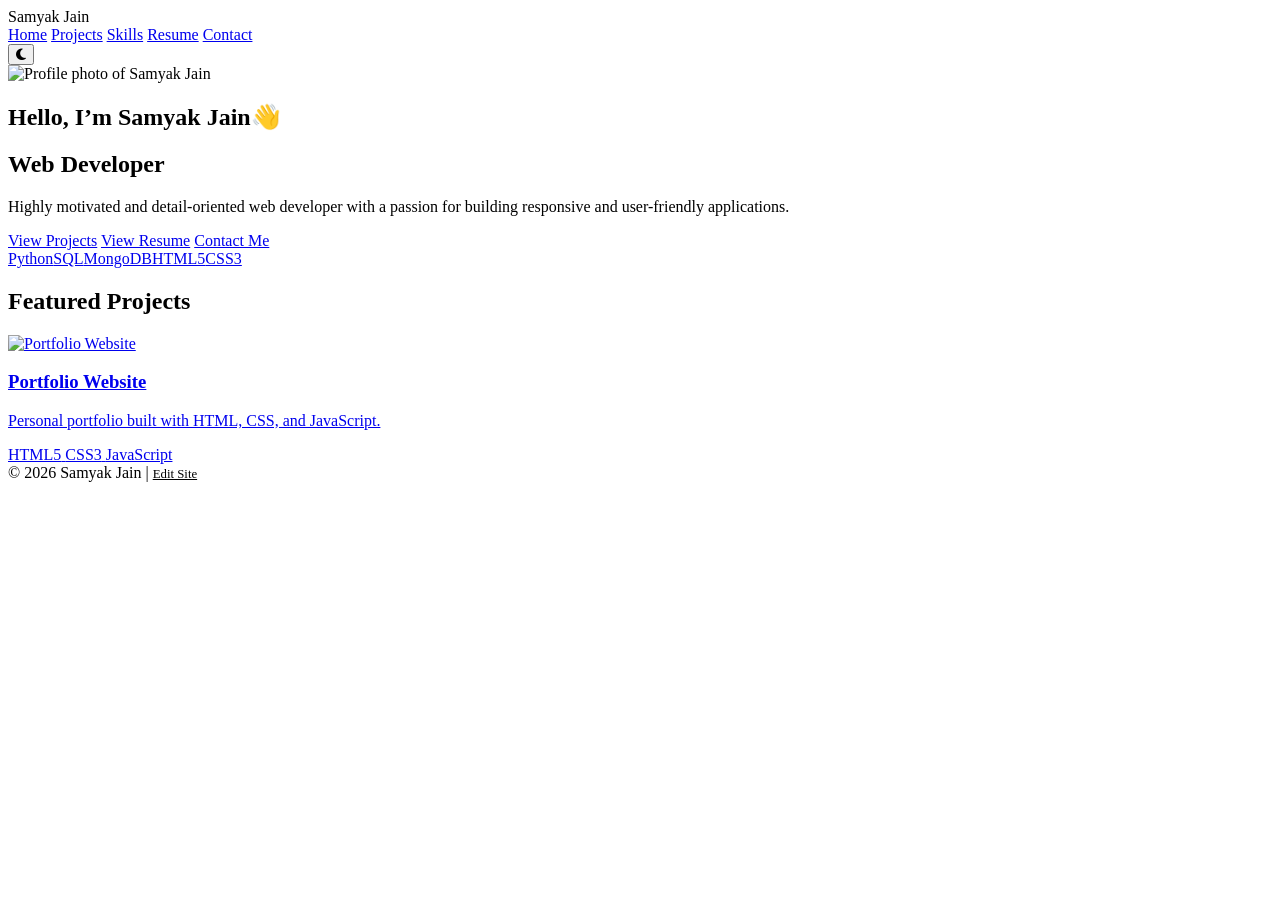
==== index.html @ f2ed6501 "Admin Added" ====
<!DOCTYPE html>
<html lang="en">
<head>
  <meta charset="UTF-8" />
  <title>Home • Samyak Jain</title>
  <meta name="viewport" content="width=device-width, initial-scale=1" />
  <meta name="description" content="Portfolio of Samyak Jain, Web Developer." />
  <link rel="icon" type="image/x-icon" href="assets/favicon.ico">
  <link rel="stylesheet" href="style.css" />
  <link rel="stylesheet" href="https://cdn.jsdelivr.net/gh/devicons/devicon@latest/devicon.min.css" />
  <link rel="stylesheet" href="https://cdnjs.cloudflare.com/ajax/libs/font-awesome/6.5.2/css/all.min.css" />
</head>
<body onload="initPageChrome(); loadHome();">
  <header class="header">
    <div class="logo">Samyak Jain</div>
    <nav>
      <a href="index.html">Home</a>
      <a href="projects.html">Projects</a>
      <a href="skills.html">Skills</a>
      <a href="resume.html">Resume</a>
      <a href="contact.html">Contact</a>
    </nav>
    <button id="theme-toggle" aria-label="Toggle theme" class="theme-btn">
      <i class="fas fa-moon" aria-hidden="true"></i>
    </button>
  </header>

  <main>
    <section class="hero-section">
      <div class="hero-grid">
        <div class="hero-left">
          <div class="avatar-wrap">
            <img src="https://placehold.co/600x600" alt="Profile photo of Samyak Jain" class="profile-pic-big" loading="eager" />
          </div>
        </div>
        <div class="hero-right">
          <h1>Hello, I’m Samyak Jain👋</h1>
          <h2 id="home-title" class="typewriter" aria-live="polite"></h2>
          <p id="home-summary" class="muted"></p>
          <div class="cta-buttons">
            <a href="projects.html" class="btn">View Projects</a>
            <a href="resume.html" class="btn outline">View Resume</a>
            <a href="contact.html" class="btn">Contact Me</a>
          </div>
          <div id="home-skills" class="skills-preview mt-3"></div>
        </div>
      </div>
    </section>

    <section class="projects-section">
      <h2 class="section-title">Featured Projects</h2>
      <div id="featured-projects" class="projects-grid"></div>
    </section>
  </main>

  <footer class="footer">© <span id="year"></span> Samyak Jain | <a href="admin.html" style="color: var(--muted); font-size: 0.8rem;">Edit Site</a></footer>
  <script src="script.js"></script>
</body>
</html>
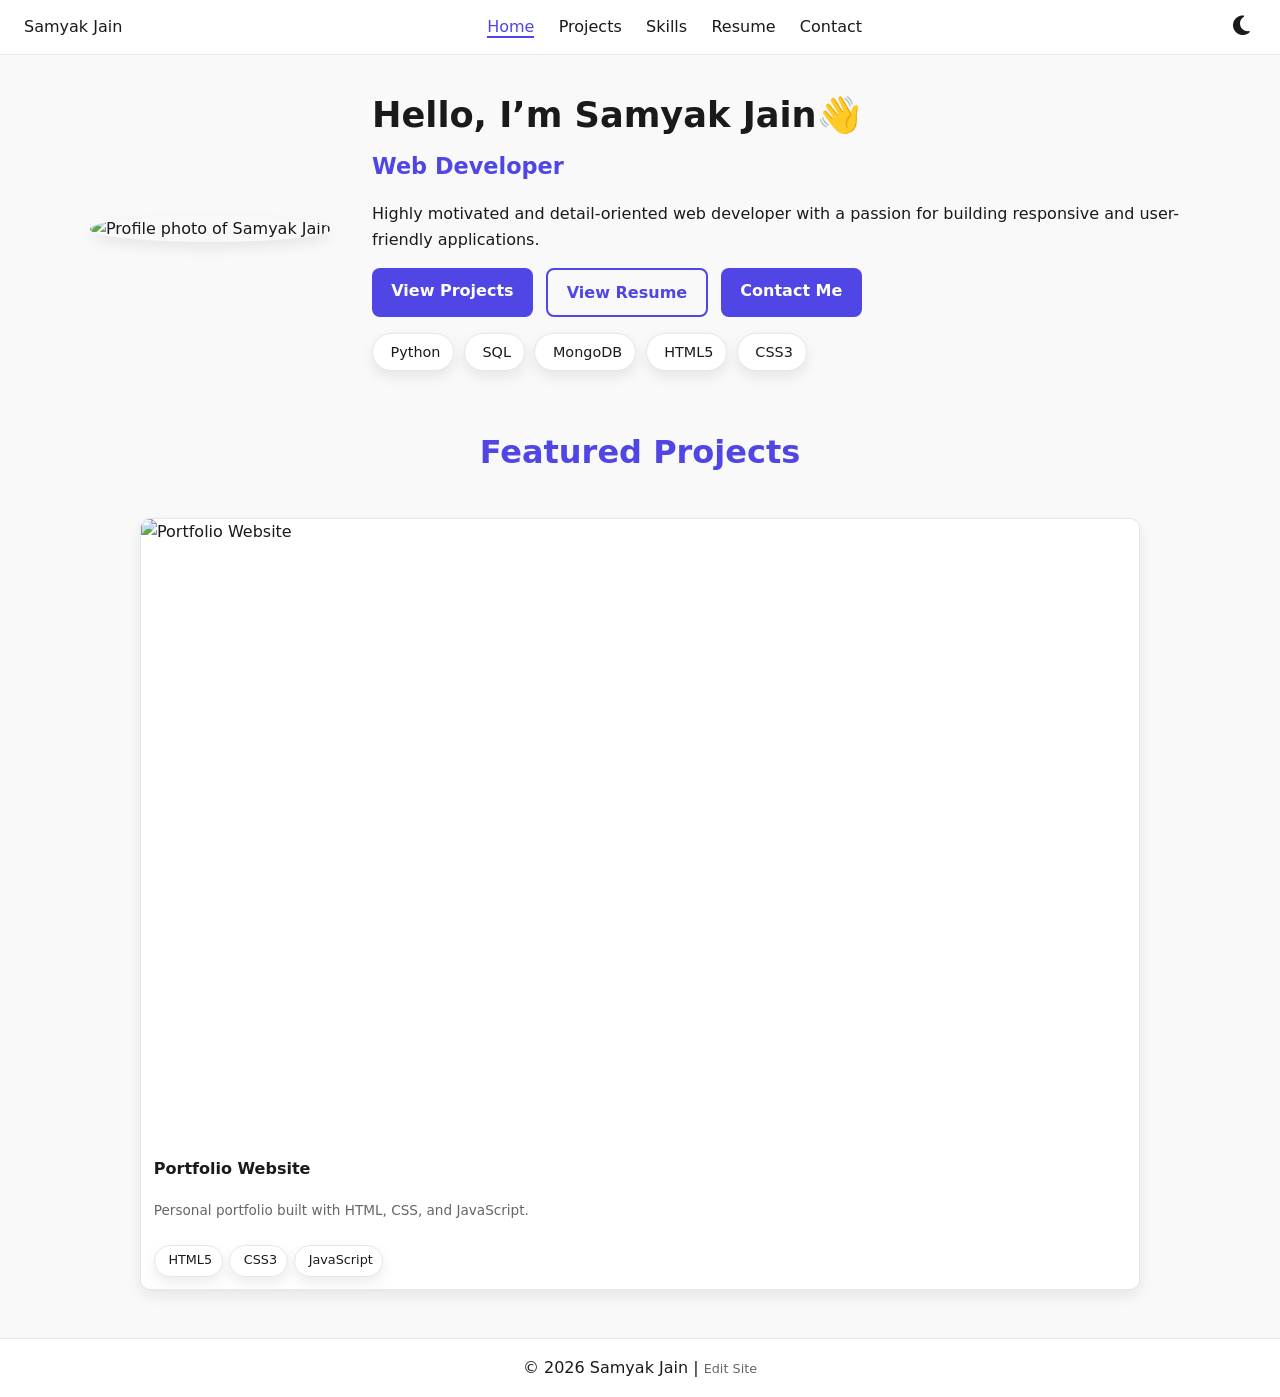
==== commit 4feca6fe: "Fix" ====
--- a/index.html
+++ b/index.html
@@ -10,7 +10,7 @@
   <link rel="stylesheet" href="https://cdn.jsdelivr.net/gh/devicons/devicon@latest/devicon.min.css" />
   <link rel="stylesheet" href="https://cdnjs.cloudflare.com/ajax/libs/font-awesome/6.5.2/css/all.min.css" />
 </head>
-<body onload="initPageChrome(); loadHome();">
+<body onload="loadHome();">
   <header class="header">
     <div class="logo">Samyak Jain</div>
     <nav>
@@ -34,7 +34,7 @@
           </div>
         </div>
         <div class="hero-right">
-          <h1>Hello, I’m Samyak Jain👋</h1>
+          <h1>Hello, I’m <span id="home-name">Samyak Jain</span>👋</h1>
           <h2 id="home-title" class="typewriter" aria-live="polite"></h2>
           <p id="home-summary" class="muted"></p>
           <div class="cta-buttons">
--- a/style.css
+++ b/style.css
@@ -0,0 +1,948 @@
+/* ===== Root Colors ===== */
+:root {
+  --bg: #f9f9f9;
+  --text: #1a1a1a;
+  --muted: #666;
+  --accent: #4f46e5;
+  --accent-hover: #4338ca;
+  --card: #fff;
+  --border: #e5e7eb;
+  --shadow: 0 6px 14px rgba(0,0,0,0.08);
+}
+
+body.dark {
+  --bg: #0f172a;
+  --text: #f9fafb;
+  --muted: #94a3b8;
+  --accent: #6366f1;
+  --accent-hover: #4f46e5;
+  --card: #1e293b;
+  --border: #334155;
+  --shadow: 0 8px 20px rgba(0,0,0,0.25);
+}
+
+/* ===== Base ===== */
+html {
+  scroll-behavior: smooth;
+}
+
+body {
+  margin: 0;
+  font-family: system-ui, sans-serif;
+  background: var(--bg) url('https://www.transparenttextures.com/patterns/cubes.png') repeat;
+  background-attachment: fixed;
+  color: var(--text);
+  line-height: 1.6;
+}
+
+/* ===== Reduced Motion Support ===== */
+@media (prefers-reduced-motion: reduce) {
+  *,
+  *::before,
+  *::after {
+    animation-duration: 0.01ms !important;
+    animation-iteration-count: 1 !important;
+    transition-duration: 0.01ms !important;
+    scroll-behavior: auto !important;
+  }
+}
+
+/* ===== Animations ===== */
+@keyframes fadeInUp {
+  from {
+    opacity: 0.5;
+    transform: translateY(30px);
+  }
+  to {
+    opacity: 1;
+    transform: translateY(0);
+  }
+}
+
+@keyframes fadeIn {
+  from { opacity: 0; }
+  to { opacity: 1; }
+}
+
+@keyframes slideInLeft {
+  from {
+    opacity: 0;
+    transform: translateX(-50px);
+  }
+  to {
+    opacity: 1;
+    transform: translateX(0);
+  }
+}
+
+@keyframes slideInRight {
+  from {
+    opacity: 0;
+    transform: translateX(50px);
+  }
+  to {
+    opacity: 1;
+    transform: translateX(0);
+  }
+}
+
+@keyframes scaleIn {
+  from {
+    opacity: 0;
+    transform: scale(0.9);
+  }
+  to {
+    opacity: 1;
+    transform: scale(1);
+  }
+}
+
+/* Fade-in animation classes */
+.fade-in {
+  animation: fadeIn 0.8s ease-out forwards;
+}
+
+.fade-in-up {
+  animation: fadeInUp 0.8s ease-out forwards;
+}
+
+.slide-in-left {
+  animation: slideInLeft 0.8s ease-out forwards;
+}
+
+.slide-in-right {
+  animation: slideInRight 0.8s ease-out forwards;
+}
+
+.scale-in {
+  animation: scaleIn 0.6s ease-out forwards;
+}
+
+/* Staggered animations */
+.stagger-1 { animation-delay: 0.1s; }
+.stagger-2 { animation-delay: 0.2s; }
+.stagger-3 { animation-delay: 0.3s; }
+.stagger-4 { animation-delay: 0.4s; }
+.stagger-5 { animation-delay: 0.5s; }
+
+/* Initial state for animated elements */
+.hero-left,
+.hero-right,
+.section-title,
+.card,
+.skill-card,
+.project-card,
+.resume-card,
+.contact-card {
+  opacity: 0;
+}
+
+/* Animation trigger on scroll */
+.animate-on-scroll {
+  opacity: 0;
+  transform: translateY(30px);
+  transition: opacity 0.6s ease-out, transform 0.6s ease-out;
+}
+
+.animate-on-scroll.visible {
+  opacity: 1;
+  transform: translateY(0);
+}
+
+h1, h2, h3, h4 { margin: 0 0 .5em; }
+
+/* ===== Skip to Content (Accessibility) ===== */
+.skip-link {
+  position: absolute;
+  top: -40px;
+  left: 0;
+  background: var(--accent);
+  color: #fff;
+  padding: 8px 16px;
+  z-index: 1000;
+  text-decoration: none;
+  font-weight: 600;
+  transition: top 0.3s ease;
+}
+.skip-link:focus {
+  top: 0;
+}
+
+a { color: var(--accent); text-decoration: none; }
+a:hover { color: var(--accent-hover); }
+
+/* ===== Focus Visible States (Accessibility) ===== */
+a:focus-visible,
+button:focus-visible,
+input:focus-visible,
+textarea:focus-visible,
+select:focus-visible {
+  outline: 2px solid var(--accent);
+  outline-offset: 2px;
+  box-shadow: 0 0 0 4px rgba(99, 102, 241, 0.2);
+}
+
+.btn:focus-visible {
+  outline: 2px solid var(--accent);
+  outline-offset: 2px;
+  box-shadow: 0 0 0 4px rgba(99, 102, 241, 0.3);
+}
+
+.tag:focus-visible,
+.filter-tag:focus-visible {
+  outline: 2px solid var(--accent);
+  outline-offset: 2px;
+}
+
+/* ===== Header ===== */
+.header {
+  display: flex;
+  justify-content: space-between;
+  align-items: center;
+  padding: .8rem 1.5rem;
+  border-bottom: 1px solid var(--border);
+  background: rgba(255, 255, 255, 0.9);
+  backdrop-filter: blur(10px);
+  -webkit-backdrop-filter: blur(10px);
+  position: sticky;
+  top: 0;
+  z-index: 100;
+}
+body.dark .header {
+  background: rgba(15, 23, 42, 0.9);
+}
+.header nav a {
+  margin: 0 .6rem;
+  text-decoration: none;
+  color: var(--text);
+  font-weight: 500;
+}
+.header nav a.active {
+  color: var(--accent);
+  border-bottom: 2px solid var(--accent);
+}
+.theme-btn {
+  background: none;
+  border: none;
+  cursor: pointer;
+  font-size: 1.4rem;
+  color: var(--text);
+}
+
+/* ===== Footer ===== */
+.footer {
+  padding: 1rem;
+  text-align: center;
+  border-top: 1px solid var(--border);
+  margin-top: 2rem;
+  background: var(--card);
+}
+
+/* ===== Sections ===== */
+.section-title {
+  font-size: 2rem;
+  margin: 1.5rem 0;
+  text-align: center;
+  color: var(--accent);
+}
+
+/* ===== Hero (Home) ===== */
+.hero-grid {
+  display: grid;
+  grid-template-columns: 250px 1fr;
+  gap: 2rem;
+  align-items: center;
+  max-width: 1100px;
+  margin: auto;
+  padding: 2rem;
+}
+.profile-pic-big {
+  width: 100%;
+  border-radius: 50%;
+  box-shadow: var(--shadow);
+}
+.hero-right h1 { font-size: 2.2rem; margin-bottom: .4rem; }
+.hero-right h2 { font-size: 1.4rem; color: var(--accent); margin: .3rem 0 1rem; }
+.cta-buttons {
+  margin-top: 1rem;
+  display: flex;
+  flex-wrap: wrap;
+  gap: .8rem;
+}
+.btn {
+  background: var(--accent);
+  color: #fff;
+  padding: .6rem 1.2rem;
+  border-radius: .5rem;
+  border: none;
+  font-weight: 600;
+  cursor: pointer;
+  text-decoration: none;
+  transition: all .3s ease;
+  position: relative;
+  overflow: hidden;
+}
+.btn::before {
+  content: '';
+  position: absolute;
+  top: 0;
+  left: -100%;
+  width: 100%;
+  height: 100%;
+  background: linear-gradient(90deg, transparent, rgba(255,255,255,0.2), transparent);
+  transition: left .5s ease;
+}
+.btn:hover { 
+  background: var(--accent-hover);
+  transform: translateY(-2px);
+  box-shadow: 0 8px 20px rgba(79, 70, 229, 0.3);
+}
+.btn:hover::before {
+  left: 100%;
+}
+.btn.outline {
+  background: none;
+  color: var(--accent);
+  border: 2px solid var(--accent);
+}
+.btn.small { padding: .3rem .7rem; font-size: .85rem; }
+
+/* ===== Home Skill Tags ===== */
+#home-skills {
+  margin-top: 1rem;
+  display: flex;
+  flex-wrap: wrap;
+  gap: .6rem;
+}
+.tag {
+  display: inline-flex;
+  align-items: center;
+  gap: .3rem;
+  background: var(--card);
+  border: 1px solid var(--border);
+  border-radius: 999px;
+  padding: .4rem .8rem;
+  font-size: 0.9rem;
+  color: var(--text);
+  box-shadow: var(--shadow);
+  transition: background .2s, transform .2s;
+}
+.tag:hover {
+  background: var(--accent);
+  color: #fff;
+  transform: translateY(-2px);
+}
+.tag i { font-size: 1.2rem; }
+
+/* ===== Project Filter Bar ===== */
+.filter-bar {
+  display: flex;
+  flex-wrap: wrap;
+  justify-content: center;
+  align-items: center;
+  gap: .6rem;
+  margin: 1rem auto 1.5rem;
+  max-width: 800px;
+}
+#search-input {
+  flex: 1;
+  min-width: 200px;
+  max-width: 300px;
+  padding: .6rem 1rem;
+  border: 1px solid var(--border);
+  border-radius: 999px;
+  font-size: 1rem;
+  background: var(--card);
+  color: var(--text);
+  box-shadow: var(--shadow);
+}
+#search-input:focus {
+  outline: none;
+  border-color: var(--accent);
+  box-shadow: 0 0 0 3px rgba(99,102,241,0.3);
+}
+#tech-filters {
+  display: flex;
+  flex-wrap: wrap;
+  gap: .6rem;
+  justify-content: center;
+}
+.filter-tag {
+  background: var(--card);
+  border: 1px solid var(--border);
+  border-radius: 999px;
+  padding: .5rem 1rem;
+  cursor: pointer;
+  font-size: 0.9rem;
+  transition: all .2s ease;
+  box-shadow: var(--shadow);
+}
+.filter-tag:hover {
+  background: var(--accent);
+  color: #fff;
+  transform: translateY(-2px);
+}
+.filter-tag.active {
+  background: var(--accent);
+  color: #fff;
+  border-color: var(--accent);
+}
+#clear-filters {
+  background: var(--muted);
+  color: #fff;
+  border: none;
+  border-radius: 999px;
+  padding: .5rem 1rem;
+  font-size: .9rem;
+  cursor: pointer;
+  transition: background .2s, transform .2s;
+}
+#clear-filters:hover {
+  background: var(--accent);
+  transform: translateY(-2px);
+}
+
+/* ===== Projects (Cards) ===== */
+.projects-grid {
+  display: grid;
+  grid-template-columns: repeat(auto-fit, minmax(260px, 1fr));
+  gap: 1rem;
+  padding: 1rem;
+  max-width: 1000px;
+  margin: auto;
+}
+.project-card {
+  text-decoration: none;
+  color: inherit;
+}
+.card {
+  background: var(--card);
+  border: 1px solid var(--border);
+  border-radius: 10px;
+  box-shadow: var(--shadow);
+  display: flex;
+  flex-direction: column;
+  overflow: hidden;
+  transition: transform .3s ease, box-shadow .3s ease, border-color .3s ease;
+}
+.card:hover {
+  transform: translateY(-8px) scale(1.02);
+  box-shadow: 0 20px 40px rgba(0,0,0,0.15);
+  border-color: var(--accent);
+}
+.card .thumb {
+  width: 100%;
+  aspect-ratio: 16/10;
+  object-fit: cover;
+}
+.card .body {
+  padding: .8rem;
+  display: flex;
+  flex-direction: column;
+  flex: 1;
+}
+.card h3 { margin-bottom: .3rem; font-size: 1rem; }
+.card p { flex-grow: 1; font-size: .85rem; color: var(--muted); }
+
+/* Project Card Tech Tags */
+.tech-tags {
+  display: flex;
+  flex-wrap: wrap;
+  gap: .4rem;
+  margin-top: .6rem;
+}
+.mini-tag {
+  display: inline-flex;
+  align-items: center;
+  gap: .25rem;
+  padding: .3rem .6rem;
+  font-size: 0.8rem;
+  border-radius: 999px;
+  background: var(--card);
+  border: 1px solid var(--border);
+  color: var(--text);
+  box-shadow: var(--shadow);
+}
+.mini-tag i { font-size: 1rem; }
+
+/* ===== Project Detail Card ===== */
+.project-detail-card {
+  max-width: 700px;
+  margin: 2rem auto;
+}
+.project-detail-card .thumb {
+  width: 100%;
+  border-radius: 10px;
+  margin-bottom: 1rem;
+}
+.project-detail-card h2 { margin-bottom: .5rem; }
+.project-section { margin-top: 1rem; }
+.project-section h3 { color: var(--accent); margin-bottom: .3rem; }
+
+/* ===== Resume Page ===== */
+#resume-page {
+  max-width: 800px;
+  margin: 2rem auto;
+  padding: 2rem;
+  background: var(--card);
+  border-radius: 10px;
+  box-shadow: var(--shadow);
+}
+.resume-header { text-align: center; margin-bottom: 1.5rem; }
+.resume-header h1 { font-size: 2rem; margin-bottom: .2rem; color: var(--accent); }
+.resume-header h2 { font-size: 1.2rem; margin-bottom: .5rem; font-weight: 500; color: var(--muted); }
+.resume-contact {
+  display: flex;
+  justify-content: center;
+  gap: 1rem;
+  flex-wrap: wrap;
+  font-size: 0.95rem;
+  color: var(--text);
+}
+.resume-section {
+  margin-top: 1.5rem;
+}
+.resume-section h3 {
+  font-size: 1.3rem;
+  color: var(--accent);
+  margin-bottom: .8rem;
+  border-bottom: 1px solid var(--border);
+  padding-bottom: .3rem;
+}
+.resume-item { margin-bottom: 1.2rem; }
+.resume-item h4 { margin: 0; font-size: 1.1rem; }
+.resume-item .company { font-weight: bold; color: var(--muted); }
+.resume-item .dates { font-size: 0.9rem; color: var(--muted); }
+.resume-item ul {
+  margin: .5rem 0 .5rem 1.2rem;
+  padding: 0;
+  list-style: disc;
+}
+.resume-projects { margin-top: .5rem; }
+.resume-projects strong { display: block; margin-bottom: .3rem; }
+.resume-skills {
+  display: flex;
+  flex-wrap: wrap;
+  gap: .4rem;
+}
+.resume-skill {
+  padding: .3rem .6rem;
+  border-radius: 999px;
+  border: 1px solid var(--border);
+  font-size: .85rem;
+  background: var(--card);
+  box-shadow: var(--shadow);
+}
+
+/* ===== Skills Page ===== */
+#skills-list {
+  display: grid;
+  grid-template-columns: repeat(auto-fit, minmax(200px, 1fr));
+  gap: 1.2rem;
+  max-width: 900px;
+  margin: 2rem auto;
+}
+.skill-card {
+  background: var(--card);
+  padding: 1rem;
+  border-radius: 10px;
+  text-align: center;
+  box-shadow: var(--shadow);
+  transition: transform .3s ease, box-shadow .3s ease, border-color .3s ease;
+  border: 1px solid transparent;
+}
+.skill-card:hover { 
+  transform: translateY(-6px) scale(1.03);
+  box-shadow: 0 15px 30px rgba(0,0,0,0.12);
+  border-color: var(--accent);
+}
+.skill-icon { font-size: 2.5rem; margin-bottom: .6rem; }
+.progress {
+  background: var(--border);
+  height: 6px;
+  border-radius: 4px;
+  overflow: hidden;
+  margin-top: .4rem;
+}
+.progress-bar {
+  background: var(--accent);
+  height: 100%;
+  width: 0;
+  transition: width 1s ease-in-out;
+}
+
+/* ===== Contact Page ===== */
+.contact-grid {
+  display: grid;
+  grid-template-columns: repeat(auto-fit, minmax(320px, 1fr));
+  gap: 1.2rem;
+  margin-top: 1rem;
+  align-items: stretch;   
+}
+.contact-card, .contact-info {
+  background: var(--card);
+  border-radius: 15px;
+  box-shadow: var(--shadow);
+  padding: 2rem;
+  transition: transform .3s ease, box-shadow .3s ease;
+  border: 1px solid var(--border);
+}
+.contact-card:hover, .contact-info:hover {
+  transform: translateY(-5px);
+  box-shadow: 0 15px 35px rgba(0,0,0,0.12);
+}
+.contact-card h3, .contact-info h3 {
+  margin-bottom: 1.5rem;
+  font-size: 1.3rem;
+  color: var(--accent);
+}
+.contact-card .form-group {
+  margin-bottom: 1.2rem;
+}
+.contact-card label {
+  display: block;
+  margin-bottom: 0.5rem;
+  font-weight: 600;
+  color: var(--text);
+  font-size: 0.95rem;
+}
+.contact-card input,
+.contact-card textarea {
+  width: 100%;
+  padding: .9rem 1rem;
+  border: 2px solid var(--border);
+  border-radius: .6rem;
+  font-size: 1rem;
+  background: var(--card);
+  color: var(--text);
+  transition: border-color .3s ease, box-shadow .3s ease;
+  box-sizing: border-box;
+}
+.contact-card input:focus,
+.contact-card textarea:focus {
+  outline: none;
+  border-color: var(--accent);
+  box-shadow: 0 0 0 4px rgba(99, 102, 241, 0.15);
+}
+.contact-card textarea { 
+  min-height: 140px; 
+  resize: vertical;
+  font-family: inherit;
+}
+.form-buttons { margin-top: .8rem; display: flex; gap: .6rem; }
+.contact-info p { margin: .5rem 0; }
+.contact-info .contact-info-item {
+  display: flex;
+  align-items: center;
+  gap: .8rem;
+  margin-bottom: .8rem;
+  padding: .6rem;
+  background: rgba(99, 102, 241, 0.05);
+  border-radius: 8px;
+  border: 1px solid var(--border);
+  transition: all .2s ease;
+}
+.contact-info .contact-info-item:hover {
+  background: rgba(99, 102, 241, 0.1);
+  border-color: var(--accent);
+}
+.contact-info .contact-info-item i {
+  font-size: 1.2rem;
+  color: var(--accent);
+  width: 24px;
+  text-align: center;
+}
+.contact-info .contact-info-item span {
+  flex: 1;
+  font-weight: 500;
+}
+.contact-info .social-links {
+  display: flex;
+  flex-direction: column;
+  gap: .6rem;
+  margin-top: .8rem;
+}
+.contact-info .social-links a {
+  text-decoration: none;
+  color: var(--text);
+  display: flex;
+  align-items: center;
+  gap: .3rem;
+}
+
+/* Contact page buttons */
+.social-btn {
+  display: inline-flex;
+  align-items: center;
+  gap: 0.4rem;
+  padding: 0.4rem 0.9rem;
+  border-radius: 999px;
+  border: 1px solid var(--border);
+  background: var(--card);
+  box-shadow: var(--shadow);
+  font-size: 0.9rem;
+  transition: background 0.2s ease, transform 0.2s ease, box-shadow 0.2s ease;
+}
+.social-btn:hover {
+  background: var(--accent);
+  color: #fff;
+  transform: translateY(-2px);
+  box-shadow: 0 10px 18px rgba(0,0,0,0.12);
+}
+
+.copy-btn {
+  border: none;
+  background: transparent;
+  cursor: pointer;
+  margin-left: 0.4rem;
+  padding: 0.2rem 0.4rem;
+  border-radius: 4px;
+  color: var(--accent);
+  transition: background 0.2s ease, color 0.2s ease;
+}
+.copy-btn:hover {
+  background: rgba(99,102,241,0.1);
+  color: var(--accent-hover);
+}
+.copy-btn.copied {
+  background: rgba(22,163,74,0.12);
+  color: #16a34a;
+}
+
+/* ===== Mobile Navigation ===== */
+.mobile-nav-toggle {
+  display: none;
+  background: none;
+  border: none;
+  font-size: 1.5rem;
+  cursor: pointer;
+  color: var(--text);
+  padding: 0.5rem;
+}
+
+/* ===== Responsive ===== */
+/* Tablet (768px - 1024px) */
+@media (max-width: 1024px) {
+  .hero-grid {
+    grid-template-columns: 200px 1fr;
+    gap: 1.5rem;
+  }
+  
+  .projects-grid {
+    grid-template-columns: repeat(auto-fit, minmax(240px, 1fr));
+  }
+  
+  .contact-grid {
+    grid-template-columns: 1fr;
+  }
+}
+
+/* Mobile Landscape (768px and below) */
+@media (max-width: 768px) {
+  .header {
+    padding: 0.6rem 1rem;
+  }
+  
+  .mobile-nav-toggle {
+    display: block;
+  }
+  
+  .header nav {
+    display: none;
+    position: absolute;
+    top: 100%;
+    left: 0;
+    right: 0;
+    background: var(--card);
+    border-bottom: 1px solid var(--border);
+    padding: 1rem;
+    flex-direction: column;
+    gap: 0.5rem;
+  }
+  
+  .header nav.active {
+    display: flex;
+  }
+  
+  .header nav a {
+    margin: 0;
+    padding: 0.5rem;
+    border-radius: 4px;
+  }
+  
+  .hero-grid {
+    grid-template-columns: 1fr;
+    text-align: center;
+    padding: 1rem;
+  }
+  
+  .hero-left {
+    order: -1;
+  }
+  
+  .profile-pic-big {
+    max-width: 200px;
+    margin: 0 auto;
+  }
+  
+  .hero-right h1 {
+    font-size: 1.8rem;
+  }
+  
+  .hero-right h2 {
+    font-size: 1.2rem;
+  }
+  
+  .cta-buttons {
+    justify-content: center;
+  }
+  
+  .section-title {
+    font-size: 1.6rem;
+  }
+  
+  .projects-grid {
+    grid-template-columns: 1fr;
+    padding: 0.5rem;
+  }
+  
+  .filter-bar {
+    flex-direction: column;
+    gap: 0.8rem;
+  }
+  
+  #search-input {
+    max-width: 100%;
+    min-width: unset;
+  }
+  
+  .resume-contact {
+    flex-direction: column;
+    gap: 0.3rem;
+    text-align: center;
+  }
+  
+  #resume-page {
+    padding: 1rem;
+    margin: 1rem;
+  }
+  
+  .contact-grid {
+    grid-template-columns: 1fr;
+    gap: 1rem;
+  }
+  
+  .contact-card,
+  .contact-info {
+    padding: 1.5rem;
+  }
+  
+  #skills-list {
+    grid-template-columns: repeat(auto-fit, minmax(150px, 1fr));
+    gap: 1rem;
+    padding: 0 1rem;
+  }
+}
+
+/* Mobile Portrait (480px and below) */
+@media (max-width: 480px) {
+  .header {
+    padding: 0.5rem 0.8rem;
+  }
+  
+  .logo {
+    font-size: 1.1rem;
+  }
+  
+  .hero-right h1 {
+    font-size: 1.5rem;
+  }
+  
+  .hero-right h2 {
+    font-size: 1rem;
+  }
+  
+  .btn {
+    padding: 0.5rem 1rem;
+    font-size: 0.9rem;
+  }
+  
+  .card {
+    border-radius: 8px;
+  }
+  
+  .card .body {
+    padding: 0.6rem;
+  }
+  
+  .card h3 {
+    font-size: 0.95rem;
+  }
+  
+  .card p {
+    font-size: 0.8rem;
+  }
+  
+  .section-title {
+    font-size: 1.4rem;
+    margin: 1rem 0;
+  }
+  
+  .contact-card h3,
+  .contact-info h3 {
+    font-size: 1.1rem;
+  }
+  
+  .contact-card input,
+  .contact-card textarea {
+    padding: 0.7rem 0.8rem;
+    font-size: 0.95rem;
+  }
+  
+  .skill-card {
+    padding: 0.8rem;
+  }
+  
+  .skill-icon {
+    font-size: 2rem;
+  }
+  
+  .skill-card h3 {
+    font-size: 0.9rem;
+  }
+  
+  #skills-list {
+    grid-template-columns: 1fr 1fr;
+    gap: 0.8rem;
+  }
+  
+  .footer {
+    padding: 0.8rem;
+    font-size: 0.85rem;
+  }
+}
+
+/* Very Small Screens (360px and below) */
+@media (max-width: 360px) {
+  .hero-grid {
+    padding: 0.5rem;
+  }
+  
+  .profile-pic-big {
+    max-width: 150px;
+  }
+  
+  .cta-buttons {
+    flex-direction: column;
+    align-items: center;
+  }
+  
+  .cta-buttons .btn {
+    width: 100%;
+    max-width: 200px;
+  }
+  
+  #skills-list {
+    grid-template-columns: 1fr;
+  }
+}
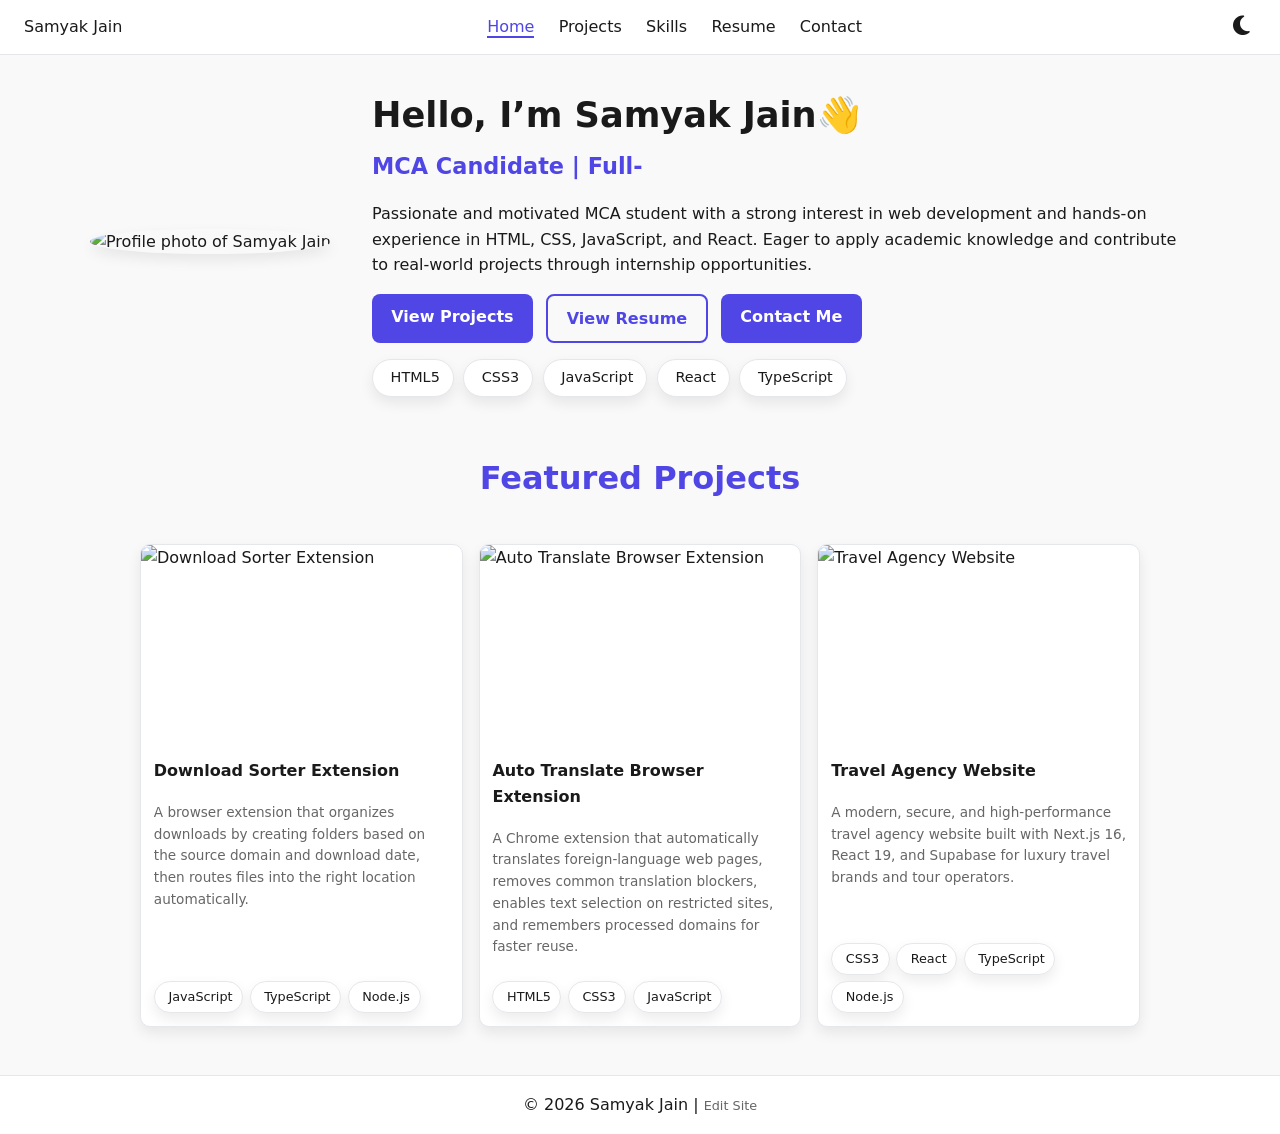
==== commit 498e4ba2: "Updated" ====
--- a/index.html
+++ b/index.html
@@ -4,7 +4,7 @@
   <meta charset="UTF-8" />
   <title>Home • Samyak Jain</title>
   <meta name="viewport" content="width=device-width, initial-scale=1" />
-  <meta name="description" content="Portfolio of Samyak Jain, Web Developer." />
+  <meta name="description" content="Portfolio of Samyak Jain, MCA Candidate and Full-Stack Developer specializing in MERN, Next.js, browser extensions, and automation." />
   <link rel="icon" type="image/x-icon" href="assets/favicon.ico">
   <link rel="stylesheet" href="style.css" />
   <link rel="stylesheet" href="https://cdn.jsdelivr.net/gh/devicons/devicon@latest/devicon.min.css" />
--- a/style.css
+++ b/style.css
@@ -488,50 +488,34 @@
   border-radius: 10px;
   box-shadow: var(--shadow);
 }
-.resume-header { text-align: center; margin-bottom: 1.5rem; }
-.resume-header h1 { font-size: 2rem; margin-bottom: .2rem; color: var(--accent); }
-.resume-header h2 { font-size: 1.2rem; margin-bottom: .5rem; font-weight: 500; color: var(--muted); }
-.resume-contact {
-  display: flex;
-  justify-content: center;
-  gap: 1rem;
-  flex-wrap: wrap;
-  font-size: 0.95rem;
-  color: var(--text);
-}
-.resume-section {
-  margin-top: 1.5rem;
-}
-.resume-section h3 {
-  font-size: 1.3rem;
+
+.resume-section-title {
+  font-size: 1.5rem;
   color: var(--accent);
-  margin-bottom: .8rem;
-  border-bottom: 1px solid var(--border);
-  padding-bottom: .3rem;
-}
-.resume-item { margin-bottom: 1.2rem; }
-.resume-item h4 { margin: 0; font-size: 1.1rem; }
-.resume-item .company { font-weight: bold; color: var(--muted); }
-.resume-item .dates { font-size: 0.9rem; color: var(--muted); }
-.resume-item ul {
-  margin: .5rem 0 .5rem 1.2rem;
-  padding: 0;
-  list-style: disc;
-}
-.resume-projects { margin-top: .5rem; }
-.resume-projects strong { display: block; margin-bottom: .3rem; }
-.resume-skills {
-  display: flex;
-  flex-wrap: wrap;
-  gap: .4rem;
-}
-.resume-skill {
-  padding: .3rem .6rem;
-  border-radius: 999px;
-  border: 1px solid var(--border);
-  font-size: .85rem;
-  background: var(--card);
-  box-shadow: var(--shadow);
+  margin: 1.5rem 0 1rem;
+  padding-bottom: 0.5rem;
+  border-bottom: 2px solid var(--border);
+}
+
+.resume-card h4 {
+  font-size: 1.1rem;
+  margin-bottom: 0.3rem;
+}
+
+.resume-card .company {
+  font-weight: 600;
+  color: var(--muted);
+}
+
+.resume-card .dates {
+  font-size: 0.9rem;
+  color: var(--muted);
+  margin-bottom: 0.5rem;
+}
+
+.resume-card p {
+  color: var(--text);
+  line-height: 1.6;
 }
 
 /* ===== Skills Page ===== */
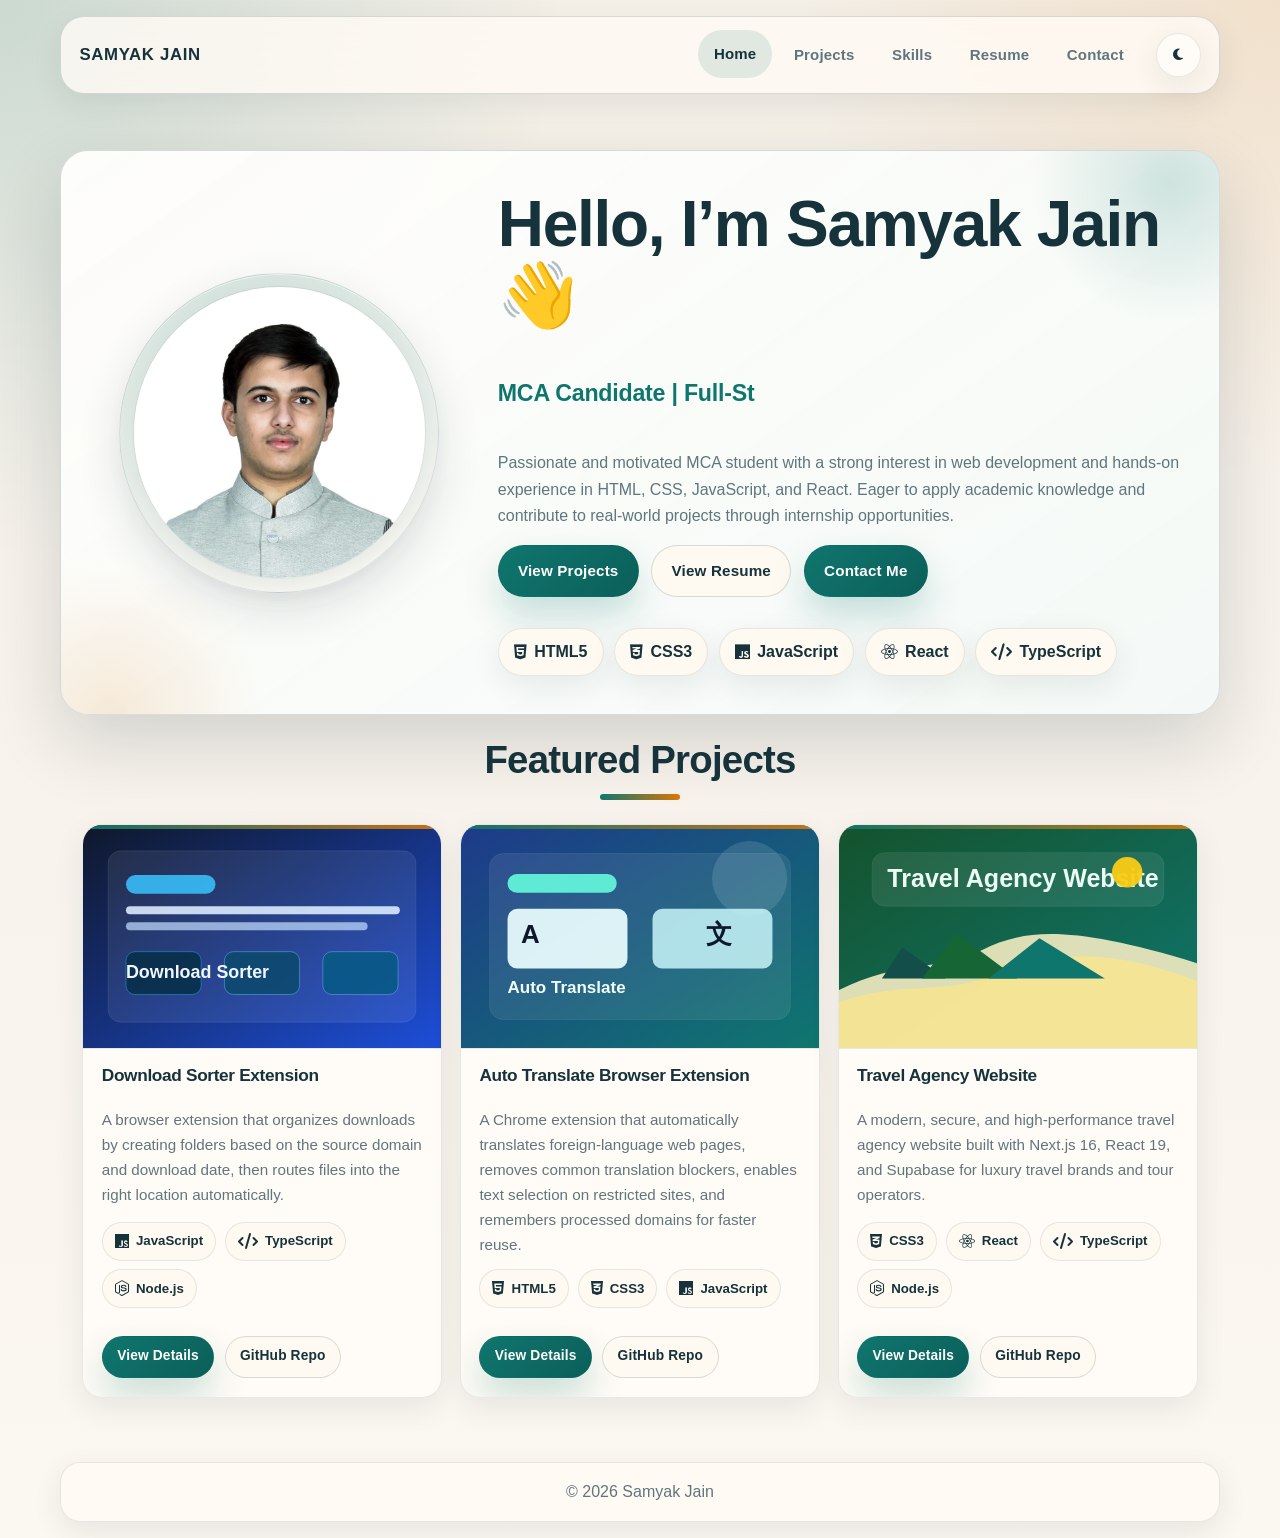
==== commit e5742575: "Working" ====
--- a/index.html
+++ b/index.html
@@ -7,7 +7,6 @@
   <meta name="description" content="Portfolio of Samyak Jain, MCA Candidate and Full-Stack Developer specializing in MERN, Next.js, browser extensions, and automation." />
   <link rel="icon" type="image/x-icon" href="assets/favicon.ico">
   <link rel="stylesheet" href="style.css" />
-  <link rel="stylesheet" href="https://cdn.jsdelivr.net/gh/devicons/devicon@latest/devicon.min.css" />
   <link rel="stylesheet" href="https://cdnjs.cloudflare.com/ajax/libs/font-awesome/6.5.2/css/all.min.css" />
 </head>
 <body onload="loadHome();">
@@ -30,7 +29,7 @@
       <div class="hero-grid">
         <div class="hero-left">
           <div class="avatar-wrap">
-            <img src="https://placehold.co/600x600" alt="Profile photo of Samyak Jain" class="profile-pic-big" loading="eager" />
+            <img src="assets/Photo-hero.jpg" alt="Profile photo of Samyak Jain" class="profile-pic-big" loading="eager" fetchpriority="high" decoding="async" width="900" height="1124" />
           </div>
         </div>
         <div class="hero-right">
@@ -53,7 +52,7 @@
     </section>
   </main>
 
-  <footer class="footer">© <span id="year"></span> Samyak Jain | <a href="admin.html" style="color: var(--muted); font-size: 0.8rem;">Edit Site</a></footer>
+  <footer class="footer">© <span id="year"></span> Samyak Jain</footer>
   <script src="script.js"></script>
 </body>
 </html>
--- a/style.css
+++ b/style.css
@@ -1,41 +1,136 @@
-/* ===== Root Colors ===== */
 :root {
-  --bg: #f9f9f9;
-  --text: #1a1a1a;
-  --muted: #666;
-  --accent: #4f46e5;
-  --accent-hover: #4338ca;
-  --card: #fff;
-  --border: #e5e7eb;
-  --shadow: 0 6px 14px rgba(0,0,0,0.08);
+  --bg: #f4efe7;
+  --bg-elevated: #fbf7f1;
+  --surface: rgba(255, 251, 245, 0.82);
+  --surface-strong: rgba(255, 250, 242, 0.94);
+  --card: rgba(255, 252, 247, 0.9);
+  --card-strong: #fffdfa;
+  --text: #16323b;
+  --muted: #60767d;
+  --accent: #0f766e;
+  --accent-hover: #0b5f59;
+  --accent-soft: rgba(15, 118, 110, 0.12);
+  --highlight: #d97706;
+  --highlight-soft: rgba(217, 119, 6, 0.14);
+  --border: rgba(22, 50, 59, 0.1);
+  --border-strong: rgba(22, 50, 59, 0.16);
+  --shadow-sm: 0 10px 30px rgba(19, 37, 44, 0.08);
+  --shadow-md: 0 18px 45px rgba(19, 37, 44, 0.12);
+  --shadow-lg: 0 28px 70px rgba(19, 37, 44, 0.16);
+  --radius-sm: 14px;
+  --radius-md: 20px;
+  --radius-lg: 28px;
+  --page-width: 1160px;
 }
 
 body.dark {
-  --bg: #0f172a;
-  --text: #f9fafb;
-  --muted: #94a3b8;
-  --accent: #6366f1;
-  --accent-hover: #4f46e5;
-  --card: #1e293b;
-  --border: #334155;
-  --shadow: 0 8px 20px rgba(0,0,0,0.25);
-}
-
-/* ===== Base ===== */
+  --bg: #08141b;
+  --bg-elevated: #0c1c25;
+  --surface: rgba(10, 24, 33, 0.82);
+  --surface-strong: rgba(10, 24, 33, 0.94);
+  --card: rgba(12, 30, 40, 0.92);
+  --card-strong: #102734;
+  --text: #eef7f6;
+  --muted: #93aab1;
+  --accent: #2dd4bf;
+  --accent-hover: #1db5a2;
+  --accent-soft: rgba(45, 212, 191, 0.16);
+  --highlight: #f59e0b;
+  --highlight-soft: rgba(245, 158, 11, 0.18);
+  --border: rgba(170, 209, 211, 0.14);
+  --border-strong: rgba(170, 209, 211, 0.22);
+  --shadow-sm: 0 14px 34px rgba(0, 0, 0, 0.32);
+  --shadow-md: 0 22px 50px rgba(0, 0, 0, 0.4);
+  --shadow-lg: 0 34px 80px rgba(0, 0, 0, 0.48);
+}
+
+*,
+*::before,
+*::after {
+  box-sizing: border-box;
+}
+
 html {
   scroll-behavior: smooth;
 }
 
 body {
   margin: 0;
-  font-family: system-ui, sans-serif;
-  background: var(--bg) url('https://www.transparenttextures.com/patterns/cubes.png') repeat;
-  background-attachment: fixed;
-  color: var(--text);
-  line-height: 1.6;
-}
-
-/* ===== Reduced Motion Support ===== */
+  min-height: 100vh;
+  font-family: "Segoe UI", "Trebuchet MS", sans-serif;
+  color: var(--text);
+  line-height: 1.65;
+  background:
+    radial-gradient(circle at top left, rgba(15, 118, 110, 0.18), transparent 28%),
+    radial-gradient(circle at top right, rgba(217, 119, 6, 0.12), transparent 24%),
+    linear-gradient(180deg, var(--bg) 0%, var(--bg-elevated) 100%);
+  position: relative;
+}
+
+body::before {
+  content: "";
+  position: fixed;
+  inset: 0;
+  pointer-events: none;
+  background-image:
+    linear-gradient(rgba(255, 255, 255, 0.03) 1px, transparent 1px),
+    linear-gradient(90deg, rgba(255, 255, 255, 0.03) 1px, transparent 1px);
+  background-size: 42px 42px;
+  mask-image: linear-gradient(180deg, rgba(0, 0, 0, 0.65), transparent 85%);
+  z-index: -1;
+}
+
+::selection {
+  background: var(--accent);
+  color: #fff;
+}
+
+img {
+  display: block;
+  max-width: 100%;
+}
+
+h1,
+h2,
+h3,
+h4 {
+  margin: 0 0 0.55em;
+  font-family: "Trebuchet MS", "Segoe UI", sans-serif;
+  letter-spacing: -0.02em;
+  line-height: 1.1;
+}
+
+p {
+  margin: 0;
+}
+
+a {
+  color: var(--accent);
+  text-decoration: none;
+}
+
+a:hover {
+  color: var(--accent-hover);
+}
+
+.muted {
+  color: var(--muted);
+}
+
+.mt-3 {
+  margin-top: 1rem;
+}
+
+main {
+  width: min(var(--page-width), calc(100% - 1.5rem));
+  margin: 0 auto;
+  padding: 2rem 0 4rem;
+}
+
+.admin-container {
+  width: min(1200px, calc(100% - 1.5rem));
+}
+
 @media (prefers-reduced-motion: reduce) {
   *,
   *::before,
@@ -47,11 +142,10 @@
   }
 }
 
-/* ===== Animations ===== */
 @keyframes fadeInUp {
   from {
-    opacity: 0.5;
-    transform: translateY(30px);
+    opacity: 0;
+    transform: translateY(22px);
   }
   to {
     opacity: 1;
@@ -59,89 +153,54 @@
   }
 }
 
-@keyframes fadeIn {
-  from { opacity: 0; }
-  to { opacity: 1; }
-}
-
-@keyframes slideInLeft {
-  from {
+@keyframes fadeInOut {
+  0%,
+  100% {
     opacity: 0;
-    transform: translateX(-50px);
-  }
-  to {
+    transform: translateY(-8px);
+  }
+  20%,
+  80% {
     opacity: 1;
-    transform: translateX(0);
-  }
-}
-
-@keyframes slideInRight {
-  from {
-    opacity: 0;
-    transform: translateX(50px);
-  }
-  to {
-    opacity: 1;
-    transform: translateX(0);
-  }
-}
-
-@keyframes scaleIn {
-  from {
-    opacity: 0;
-    transform: scale(0.9);
-  }
-  to {
-    opacity: 1;
-    transform: scale(1);
-  }
-}
-
-/* Fade-in animation classes */
+    transform: translateY(0);
+  }
+}
+
 .fade-in {
-  animation: fadeIn 0.8s ease-out forwards;
-}
-
-.fade-in-up {
-  animation: fadeInUp 0.8s ease-out forwards;
-}
-
-.slide-in-left {
-  animation: slideInLeft 0.8s ease-out forwards;
-}
-
-.slide-in-right {
-  animation: slideInRight 0.8s ease-out forwards;
-}
-
+  animation: fadeInUp 0.7s ease forwards;
+}
+
+.fade-in-up,
+.slide-in-left,
+.slide-in-right,
 .scale-in {
-  animation: scaleIn 0.6s ease-out forwards;
-}
-
-/* Staggered animations */
-.stagger-1 { animation-delay: 0.1s; }
-.stagger-2 { animation-delay: 0.2s; }
-.stagger-3 { animation-delay: 0.3s; }
-.stagger-4 { animation-delay: 0.4s; }
-.stagger-5 { animation-delay: 0.5s; }
-
-/* Initial state for animated elements */
-.hero-left,
-.hero-right,
-.section-title,
-.card,
-.skill-card,
-.project-card,
-.resume-card,
-.contact-card {
-  opacity: 0;
-}
-
-/* Animation trigger on scroll */
+  animation: fadeInUp 0.7s ease forwards;
+}
+
+.stagger-1 {
+  animation-delay: 0.1s;
+}
+
+.stagger-2 {
+  animation-delay: 0.2s;
+}
+
+.stagger-3 {
+  animation-delay: 0.3s;
+}
+
+.stagger-4 {
+  animation-delay: 0.4s;
+}
+
+.stagger-5 {
+  animation-delay: 0.5s;
+}
+
 .animate-on-scroll {
   opacity: 0;
-  transform: translateY(30px);
-  transition: opacity 0.6s ease-out, transform 0.6s ease-out;
+  transform: translateY(24px);
+  transition: opacity 0.6s ease, transform 0.6s ease;
 }
 
 .animate-on-scroll.visible {
@@ -149,784 +208,1087 @@
   transform: translateY(0);
 }
 
-h1, h2, h3, h4 { margin: 0 0 .5em; }
-
-/* ===== Skip to Content (Accessibility) ===== */
 .skip-link {
   position: absolute;
-  top: -40px;
-  left: 0;
+  top: -44px;
+  left: 1rem;
+  z-index: 200;
+  padding: 0.8rem 1rem;
+  border-radius: 999px;
   background: var(--accent);
   color: #fff;
-  padding: 8px 16px;
-  z-index: 1000;
-  text-decoration: none;
-  font-weight: 600;
-  transition: top 0.3s ease;
-}
+  font-weight: 700;
+  box-shadow: var(--shadow-md);
+  transition: top 0.25s ease;
+}
+
 .skip-link:focus {
-  top: 0;
-}
-
-a { color: var(--accent); text-decoration: none; }
-a:hover { color: var(--accent-hover); }
-
-/* ===== Focus Visible States (Accessibility) ===== */
+  top: 1rem;
+}
+
 a:focus-visible,
 button:focus-visible,
 input:focus-visible,
 textarea:focus-visible,
 select:focus-visible {
   outline: 2px solid var(--accent);
-  outline-offset: 2px;
-  box-shadow: 0 0 0 4px rgba(99, 102, 241, 0.2);
-}
-
-.btn:focus-visible {
-  outline: 2px solid var(--accent);
-  outline-offset: 2px;
-  box-shadow: 0 0 0 4px rgba(99, 102, 241, 0.3);
-}
-
-.tag:focus-visible,
-.filter-tag:focus-visible {
-  outline: 2px solid var(--accent);
-  outline-offset: 2px;
-}
-
-/* ===== Header ===== */
+  outline-offset: 3px;
+  box-shadow: 0 0 0 5px var(--accent-soft);
+}
+
 .header {
-  display: flex;
+  position: sticky;
+  top: 1rem;
+  z-index: 100;
+  display: flex;
+  align-items: center;
   justify-content: space-between;
-  align-items: center;
-  padding: .8rem 1.5rem;
-  border-bottom: 1px solid var(--border);
-  background: rgba(255, 255, 255, 0.9);
-  backdrop-filter: blur(10px);
-  -webkit-backdrop-filter: blur(10px);
-  position: sticky;
-  top: 0;
-  z-index: 100;
-}
-body.dark .header {
-  background: rgba(15, 23, 42, 0.9);
-}
+  gap: 1rem;
+  width: min(var(--page-width), calc(100% - 1.5rem));
+  margin: 1rem auto 0;
+  padding: 0.9rem 1.15rem;
+  border: 1px solid var(--border-strong);
+  border-radius: 24px;
+  background: var(--surface);
+  backdrop-filter: blur(18px);
+  -webkit-backdrop-filter: blur(18px);
+  box-shadow: var(--shadow-sm);
+}
+
+.logo,
+.header h1 {
+  margin: 0;
+  font-size: 1.05rem;
+  font-weight: 800;
+  letter-spacing: 0.04em;
+  text-transform: uppercase;
+  color: var(--text);
+}
+
+.header nav {
+  display: flex;
+  align-items: center;
+  flex-wrap: wrap;
+  gap: 0.35rem;
+  margin-left: auto;
+}
+
 .header nav a {
-  margin: 0 .6rem;
-  text-decoration: none;
-  color: var(--text);
-  font-weight: 500;
-}
+  display: inline-flex;
+  align-items: center;
+  justify-content: center;
+  min-height: 2.6rem;
+  padding: 0.7rem 1rem;
+  border-radius: 999px;
+  color: var(--muted);
+  font-size: 0.94rem;
+  font-weight: 700;
+  letter-spacing: 0.01em;
+  transition: background 0.2s ease, color 0.2s ease, transform 0.2s ease;
+}
+
+.header nav a:hover,
 .header nav a.active {
-  color: var(--accent);
-  border-bottom: 2px solid var(--accent);
-}
-.theme-btn {
-  background: none;
-  border: none;
+  background: var(--accent-soft);
+  color: var(--text);
+  transform: translateY(-1px);
+}
+
+.theme-btn,
+.mobile-nav-toggle {
+  display: inline-flex;
+  align-items: center;
+  justify-content: center;
+  width: 2.8rem;
+  height: 2.8rem;
+  border: 1px solid var(--border);
+  border-radius: 50%;
+  background: var(--card);
+  color: var(--text);
   cursor: pointer;
-  font-size: 1.4rem;
-  color: var(--text);
-}
-
-/* ===== Footer ===== */
+  box-shadow: var(--shadow-sm);
+  transition: transform 0.2s ease, border-color 0.2s ease, background 0.2s ease;
+}
+
+.theme-btn:hover,
+.mobile-nav-toggle:hover {
+  transform: translateY(-2px);
+  border-color: var(--border-strong);
+  background: var(--surface-strong);
+}
+
+.mobile-nav-toggle {
+  display: none;
+  font-size: 1.2rem;
+}
+
 .footer {
-  padding: 1rem;
+  width: min(var(--page-width), calc(100% - 1.5rem));
+  margin: 0 auto 1rem;
+  padding: 1rem 1.25rem;
+  border: 1px solid var(--border);
+  border-radius: 20px;
+  background: var(--surface);
   text-align: center;
-  border-top: 1px solid var(--border);
-  margin-top: 2rem;
-  background: var(--card);
-}
-
-/* ===== Sections ===== */
+  color: var(--muted);
+  box-shadow: var(--shadow-sm);
+}
+
 .section-title {
-  font-size: 2rem;
-  margin: 1.5rem 0;
+  font-size: clamp(2rem, 3vw, 3rem);
   text-align: center;
-  color: var(--accent);
-}
-
-/* ===== Hero (Home) ===== */
+  color: var(--text);
+  margin: 0 0 1.5rem;
+}
+
+.section-title::after {
+  content: "";
+  display: block;
+  width: 5rem;
+  height: 0.35rem;
+  margin: 0.8rem auto 0;
+  border-radius: 999px;
+  background: linear-gradient(90deg, var(--accent), var(--highlight));
+}
+
+.skills-page-title {
+  font-size: clamp(1.75rem, 2.6vw, 2.5rem);
+}
+
+.hero-section,
+.projects-section {
+  margin-top: 1.5rem;
+}
+
 .hero-grid {
+  position: relative;
   display: grid;
-  grid-template-columns: 250px 1fr;
-  gap: 2rem;
-  align-items: center;
-  max-width: 1100px;
-  margin: auto;
-  padding: 2rem;
-}
+  grid-template-columns: minmax(260px, 360px) minmax(0, 1fr);
+  gap: clamp(1.5rem, 3vw, 2.5rem);
+  align-items: center;
+  padding: clamp(1.4rem, 3vw, 2.4rem);
+  border: 1px solid var(--border-strong);
+  border-radius: var(--radius-lg);
+  background:
+    linear-gradient(145deg, rgba(255, 255, 255, 0.72), rgba(241, 249, 247, 0.78)),
+    var(--surface);
+  box-shadow: var(--shadow-lg);
+  overflow: hidden;
+}
+
+body.dark .hero-grid {
+  background:
+    linear-gradient(145deg, rgba(14, 31, 40, 0.88), rgba(10, 24, 33, 0.92)),
+    var(--surface);
+}
+
+.hero-grid::before,
+.hero-grid::after {
+  content: "";
+  position: absolute;
+  border-radius: 50%;
+  pointer-events: none;
+}
+
+.hero-grid::before {
+  width: 18rem;
+  height: 18rem;
+  right: -6rem;
+  top: -7rem;
+  background: radial-gradient(circle, rgba(15, 118, 110, 0.18), transparent 68%);
+}
+
+.hero-grid::after {
+  width: 20rem;
+  height: 20rem;
+  left: -7rem;
+  bottom: -10rem;
+  background: radial-gradient(circle, rgba(217, 119, 6, 0.14), transparent 68%);
+}
+
+.hero-left,
+.hero-right {
+  position: relative;
+  z-index: 1;
+}
+
+.hero-left {
+  display: flex;
+  justify-content: center;
+}
+
+.avatar-wrap {
+  position: relative;
+  width: clamp(220px, 28vw, 320px);
+  height: clamp(220px, 28vw, 320px);
+  padding: 0.8rem;
+  border: 1px solid var(--border);
+  border-radius: 50%;
+  background:
+    linear-gradient(165deg, rgba(15, 118, 110, 0.18), rgba(255, 255, 255, 0.2)),
+    var(--card);
+  box-shadow: inset 0 1px 0 rgba(255, 255, 255, 0.55), var(--shadow-md);
+}
+
 .profile-pic-big {
   width: 100%;
+  height: 100%;
+  object-fit: cover;
+  object-position: center top;
   border-radius: 50%;
-  box-shadow: var(--shadow);
-}
-.hero-right h1 { font-size: 2.2rem; margin-bottom: .4rem; }
-.hero-right h2 { font-size: 1.4rem; color: var(--accent); margin: .3rem 0 1rem; }
+  border: 1px solid var(--border);
+  box-shadow: var(--shadow-sm);
+}
+
+.hero-right {
+  display: flex;
+  flex-direction: column;
+  gap: 0.95rem;
+}
+
+.hero-right h1 {
+  font-size: clamp(2.3rem, 5vw, 4.2rem);
+}
+
+.hero-right h2 {
+  min-height: 1.8em;
+  font-size: clamp(1.1rem, 2vw, 1.45rem);
+  color: var(--accent);
+}
+
+.typewriter {
+  letter-spacing: -0.01em;
+}
+
 .cta-buttons {
-  margin-top: 1rem;
   display: flex;
   flex-wrap: wrap;
-  gap: .8rem;
-}
+  gap: 0.8rem;
+}
+
 .btn {
-  background: var(--accent);
+  display: inline-flex;
+  align-items: center;
+  justify-content: center;
+  gap: 0.45rem;
+  min-height: 2.9rem;
+  padding: 0.8rem 1.2rem;
+  border: 1px solid transparent;
+  border-radius: 999px;
+  background: linear-gradient(135deg, var(--accent), var(--accent-hover));
   color: #fff;
-  padding: .6rem 1.2rem;
-  border-radius: .5rem;
-  border: none;
-  font-weight: 600;
+  font-size: 0.95rem;
+  font-weight: 700;
+  letter-spacing: 0.01em;
   cursor: pointer;
-  text-decoration: none;
-  transition: all .3s ease;
-  position: relative;
-  overflow: hidden;
-}
-.btn::before {
-  content: '';
-  position: absolute;
-  top: 0;
-  left: -100%;
-  width: 100%;
-  height: 100%;
-  background: linear-gradient(90deg, transparent, rgba(255,255,255,0.2), transparent);
-  transition: left .5s ease;
-}
-.btn:hover { 
-  background: var(--accent-hover);
-  transform: translateY(-2px);
-  box-shadow: 0 8px 20px rgba(79, 70, 229, 0.3);
-}
-.btn:hover::before {
-  left: 100%;
-}
-.btn.outline {
-  background: none;
-  color: var(--accent);
-  border: 2px solid var(--accent);
-}
-.btn.small { padding: .3rem .7rem; font-size: .85rem; }
-
-/* ===== Home Skill Tags ===== */
-#home-skills {
-  margin-top: 1rem;
-  display: flex;
-  flex-wrap: wrap;
-  gap: .6rem;
-}
-.tag {
-  display: inline-flex;
-  align-items: center;
-  gap: .3rem;
-  background: var(--card);
-  border: 1px solid var(--border);
-  border-radius: 999px;
-  padding: .4rem .8rem;
-  font-size: 0.9rem;
-  color: var(--text);
-  box-shadow: var(--shadow);
-  transition: background .2s, transform .2s;
-}
-.tag:hover {
-  background: var(--accent);
+  box-shadow: 0 18px 35px rgba(15, 118, 110, 0.22);
+  transition: transform 0.2s ease, box-shadow 0.2s ease, filter 0.2s ease, background 0.2s ease;
+}
+
+.btn:hover {
   color: #fff;
   transform: translateY(-2px);
-}
-.tag i { font-size: 1.2rem; }
-
-/* ===== Project Filter Bar ===== */
+  filter: brightness(1.04);
+  box-shadow: 0 22px 42px rgba(15, 118, 110, 0.26);
+}
+
+.btn.outline {
+  background: var(--surface-strong);
+  border-color: var(--border-strong);
+  color: var(--text);
+  box-shadow: none;
+}
+
+.btn.outline:hover {
+  color: var(--text);
+  border-color: var(--accent);
+  background: var(--accent-soft);
+  box-shadow: var(--shadow-sm);
+}
+
+.btn.small {
+  min-height: 2.35rem;
+  padding: 0.55rem 0.9rem;
+  font-size: 0.86rem;
+}
+
+.btn-danger {
+  background: linear-gradient(135deg, #dc2626, #b91c1c);
+}
+
+.btn-success {
+  background: linear-gradient(135deg, #0f766e, #0b5f59);
+}
+
+#home-skills,
+.skills-preview {
+  display: flex;
+  flex-wrap: wrap;
+  gap: 0.65rem;
+}
+
+.tag,
+.mini-tag,
+.filter-tag,
+.social-btn,
+.tech-checkbox {
+  display: inline-flex;
+  align-items: center;
+  gap: 0.45rem;
+  border-radius: 999px;
+  font-weight: 600;
+}
+
+.tag {
+  padding: 0.6rem 0.95rem;
+  background: var(--surface-strong);
+  border: 1px solid var(--border);
+  color: var(--text);
+  box-shadow: var(--shadow-sm);
+  transition: transform 0.2s ease, border-color 0.2s ease, background 0.2s ease;
+}
+
+.tag:hover {
+  color: var(--text);
+  transform: translateY(-2px);
+  border-color: var(--accent);
+  background: var(--accent-soft);
+}
+
+.tag i {
+  font-size: 1.05rem;
+}
+
 .filter-bar {
   display: flex;
   flex-wrap: wrap;
+  align-items: center;
   justify-content: center;
-  align-items: center;
-  gap: .6rem;
-  margin: 1rem auto 1.5rem;
-  max-width: 800px;
-}
+  gap: 0.8rem;
+  padding: 1rem;
+  margin: 0 auto 1.75rem;
+  border: 1px solid var(--border);
+  border-radius: var(--radius-md);
+  background: var(--surface);
+  box-shadow: var(--shadow-sm);
+}
+
+#search-input,
+input,
+textarea,
+select {
+  width: 100%;
+  border: 1px solid var(--border);
+  border-radius: 16px;
+  background: var(--card-strong);
+  color: var(--text);
+  font: inherit;
+}
+
 #search-input {
+  flex: 1 1 240px;
+  min-width: 220px;
+  max-width: 320px;
+  padding: 0.85rem 1rem;
+  box-shadow: inset 0 1px 0 rgba(255, 255, 255, 0.4);
+}
+
+#tech-filters,
+.tech-filters,
+.tech-checkboxes {
+  display: flex;
+  flex-wrap: wrap;
+  gap: 0.65rem;
+  justify-content: center;
+}
+
+.filter-tag {
+  padding: 0.65rem 1rem;
+  border: 1px solid var(--border);
+  background: var(--card-strong);
+  color: var(--muted);
+  cursor: pointer;
+  box-shadow: var(--shadow-sm);
+  transition: transform 0.2s ease, background 0.2s ease, color 0.2s ease, border-color 0.2s ease;
+}
+
+.filter-tag:hover,
+.filter-tag.active {
+  color: var(--text);
+  background: var(--accent-soft);
+  border-color: rgba(15, 118, 110, 0.24);
+  transform: translateY(-1px);
+}
+
+#clear-filters {
+  background: linear-gradient(135deg, var(--highlight), #b45309);
+  box-shadow: 0 16px 30px rgba(217, 119, 6, 0.22);
+}
+
+.projects-grid {
+  display: grid;
+  grid-template-columns: repeat(auto-fit, minmax(min(280px, 100%), 360px));
+  gap: 1.1rem;
+  justify-content: center;
+}
+
+.card,
+.item-card,
+.contact-card,
+.contact-info {
+  position: relative;
+  background:
+    linear-gradient(180deg, rgba(255, 255, 255, 0.62), transparent 24%),
+    var(--card);
+  border: 1px solid var(--border);
+  border-radius: var(--radius-md);
+  box-shadow: var(--shadow-sm);
+  overflow: hidden;
+}
+
+.card::before,
+.item-card::before,
+.contact-card::before,
+.contact-info::before {
+  content: "";
+  position: absolute;
+  inset: 0 0 auto;
+  height: 4px;
+  background: linear-gradient(90deg, var(--accent), var(--highlight));
+  opacity: 0.9;
+}
+
+.card {
+  display: flex;
+  flex-direction: column;
+  transition: transform 0.24s ease, box-shadow 0.24s ease, border-color 0.24s ease;
+}
+
+.card:hover,
+.item-card:hover,
+.contact-card:hover,
+.contact-info:hover {
+  transform: translateY(-4px);
+  border-color: var(--border-strong);
+  box-shadow: var(--shadow-md);
+}
+
+.project-card {
+  position: relative;
+  color: inherit;
+  text-decoration: none;
+  width: min(100%, 360px);
+  cursor: pointer;
+}
+
+.project-card-link {
+  position: absolute;
+  inset: 0;
+  z-index: 1;
+  border-radius: inherit;
+}
+
+.card .thumb {
+  width: 100%;
+  aspect-ratio: 16 / 10;
+  object-fit: cover;
+  border-bottom: 1px solid var(--border);
+}
+
+.card .body {
+  display: flex;
   flex: 1;
-  min-width: 200px;
-  max-width: 300px;
-  padding: .6rem 1rem;
-  border: 1px solid var(--border);
+  flex-direction: column;
+  gap: 0.75rem;
+  padding: 1.1rem 1.15rem 1.2rem;
+}
+
+.card h3 {
+  font-size: 1.08rem;
+}
+
+.card p {
+  color: var(--muted);
+  font-size: 0.95rem;
+}
+
+.tech-tags {
+  display: flex;
+  flex-wrap: wrap;
+  gap: 0.55rem;
+  margin-top: auto;
+}
+
+.mini-tag {
+  padding: 0.45rem 0.75rem;
+  border: 1px solid var(--border);
+  background: var(--surface-strong);
+  color: var(--text);
+  box-shadow: none;
+  font-size: 0.83rem;
+}
+
+.mini-tag i {
+  font-size: 1rem;
+}
+
+.project-detail-card {
+  max-width: 860px;
+  margin: 0 auto;
+}
+
+.project-detail-card .thumb {
+  aspect-ratio: 16 / 8.5;
+}
+
+.project-detail-card .body {
+  padding: 1.35rem 1.4rem 1.55rem;
+}
+
+.project-detail-card h2 {
+  font-size: clamp(1.8rem, 4vw, 2.5rem);
+}
+
+.project-section {
+  padding-top: 1rem;
+  border-top: 1px solid var(--border);
+}
+
+.project-section h3 {
+  margin-bottom: 0.4rem;
+  color: var(--accent);
+}
+
+.project-detail-card .btn {
+  margin-top: 0.45rem;
+}
+
+.project-detail-card .btn + .btn {
+  margin-left: 0.65rem;
+}
+
+.project-actions {
+  position: relative;
+  z-index: 2;
+  display: flex;
+  flex-wrap: wrap;
+  gap: 0.65rem;
+  margin-top: 1rem;
+}
+
+#resume-page {
+  display: grid;
+  gap: 1rem;
+  width: min(900px, 100%);
+  max-width: 900px;
+  margin: 0 auto;
+  padding: clamp(1.2rem, 3vw, 2rem);
+  border: 1px solid var(--border);
+  border-radius: var(--radius-lg);
+  background: var(--surface);
+  box-shadow: var(--shadow-md);
+}
+
+.resume-section-title {
+  margin: 0.7rem 0 0;
+  padding-bottom: 0.75rem;
+  font-size: 1.35rem;
+  color: var(--text);
+  border-bottom: 1px solid var(--border);
+}
+
+.resume-card {
+  padding: 1.15rem 1.25rem 1.2rem;
+}
+
+.resume-card h4 {
+  font-size: 1.12rem;
+}
+
+.resume-card .company,
+.resume-card .dates {
+  color: var(--muted);
+  font-weight: 600;
+}
+
+.resume-card .dates {
+  margin-bottom: 0.55rem;
+  font-size: 0.92rem;
+}
+
+.resume-card p + p {
+  margin-top: 0.45rem;
+}
+
+#skills-list {
+  display: grid;
+  grid-template-columns: repeat(auto-fit, minmax(220px, 1fr));
+  gap: 1rem;
+}
+
+.skill-card {
+  padding: 1.2rem;
+  color: inherit;
+  text-align: center;
+  text-decoration: none;
+}
+
+.skill-icon {
+  display: inline-flex;
+  align-items: center;
+  justify-content: center;
+  width: 4.2rem;
+  height: 4.2rem;
+  margin: 0 auto 0.9rem;
+  border-radius: 18px;
+  background:
+    linear-gradient(145deg, var(--accent-soft), rgba(255, 255, 255, 0.28)),
+    var(--surface-strong);
+  box-shadow: var(--shadow-sm);
+}
+
+.skill-icon i {
+  font-size: 2rem;
+  line-height: 1;
+}
+
+.progress {
+  margin-top: 0.85rem;
+  height: 0.55rem;
   border-radius: 999px;
-  font-size: 1rem;
-  background: var(--card);
-  color: var(--text);
-  box-shadow: var(--shadow);
-}
-#search-input:focus {
+  background: rgba(96, 118, 125, 0.18);
+  overflow: hidden;
+}
+
+.progress-bar {
+  height: 100%;
+  width: 0;
+  border-radius: inherit;
+  background: linear-gradient(90deg, var(--accent), var(--highlight));
+  transition: width 0.9s ease;
+}
+
+.contact-grid {
+  display: grid;
+  grid-template-columns: repeat(2, minmax(0, 1fr));
+  gap: 1rem;
+}
+
+.contact-card,
+.contact-info {
+  padding: 1.4rem;
+}
+
+.contact-card h3,
+.contact-info h3 {
+  font-size: 1.3rem;
+  margin-bottom: 1rem;
+}
+
+.form-group {
+  margin-bottom: 1rem;
+}
+
+.form-group label {
+  display: block;
+  margin-bottom: 0.45rem;
+  color: var(--text);
+  font-size: 0.94rem;
+  font-weight: 700;
+}
+
+input,
+textarea,
+select {
+  padding: 0.85rem 1rem;
+  box-shadow: inset 0 1px 0 rgba(255, 255, 255, 0.32);
+  transition: border-color 0.2s ease, box-shadow 0.2s ease, transform 0.2s ease;
+}
+
+textarea {
+  min-height: 140px;
+  resize: vertical;
+}
+
+input:focus,
+textarea:focus,
+select:focus {
   outline: none;
   border-color: var(--accent);
-  box-shadow: 0 0 0 3px rgba(99,102,241,0.3);
-}
-#tech-filters {
+  box-shadow: 0 0 0 4px var(--accent-soft);
+}
+
+.form-buttons {
   display: flex;
   flex-wrap: wrap;
-  gap: .6rem;
+  gap: 0.75rem;
+  margin-top: 1rem;
+}
+
+.contact-info-item {
+  display: flex;
+  align-items: center;
+  gap: 0.85rem;
+  margin-bottom: 0.8rem;
+  padding: 0.85rem 0.95rem;
+  border: 1px solid var(--border);
+  border-radius: 18px;
+  background: var(--surface-strong);
+}
+
+.contact-info-item i {
+  display: inline-flex;
+  align-items: center;
   justify-content: center;
-}
-.filter-tag {
-  background: var(--card);
+  width: 2.3rem;
+  height: 2.3rem;
+  border-radius: 50%;
+  background: var(--accent-soft);
+  color: var(--accent);
+}
+
+.contact-info-item span {
+  flex: 1;
+  color: var(--text);
+  font-weight: 600;
+}
+
+.social-links {
+  display: flex;
+  flex-wrap: wrap;
+  gap: 0.7rem;
+  margin-top: 1.1rem;
+}
+
+.social-btn {
+  padding: 0.7rem 1rem;
+  border: 1px solid var(--border);
+  background: var(--surface-strong);
+  color: var(--text);
+  box-shadow: var(--shadow-sm);
+  transition: transform 0.2s ease, background 0.2s ease, border-color 0.2s ease;
+}
+
+.social-btn:hover {
+  color: var(--text);
+  transform: translateY(-2px);
+  border-color: var(--accent);
+  background: var(--accent-soft);
+}
+
+.copy-btn {
+  display: inline-flex;
+  align-items: center;
+  justify-content: center;
+  width: 2.25rem;
+  height: 2.25rem;
+  border: 1px solid var(--border);
+  border-radius: 50%;
+  background: var(--card-strong);
+  color: var(--accent);
+  cursor: pointer;
+  transition: transform 0.2s ease, background 0.2s ease, border-color 0.2s ease;
+}
+
+.copy-btn:hover {
+  transform: translateY(-1px);
+  background: var(--accent-soft);
+  border-color: var(--accent);
+}
+
+.copy-btn.copied {
+  color: #15803d;
+  border-color: rgba(21, 128, 61, 0.24);
+  background: rgba(21, 128, 61, 0.12);
+}
+
+.admin-tabs {
+  display: flex;
+  flex-wrap: wrap;
+  gap: 0.6rem;
+  padding: 0.45rem;
+  margin-bottom: 1.5rem;
   border: 1px solid var(--border);
   border-radius: 999px;
-  padding: .5rem 1rem;
+  background: var(--surface);
+  box-shadow: var(--shadow-sm);
+}
+
+.admin-tab {
+  border: 0;
+  border-radius: 999px;
+  padding: 0.8rem 1.1rem;
+  background: transparent;
+  color: var(--muted);
+  font: inherit;
+  font-weight: 700;
   cursor: pointer;
-  font-size: 0.9rem;
-  transition: all .2s ease;
-  box-shadow: var(--shadow);
-}
-.filter-tag:hover {
-  background: var(--accent);
+  transition: background 0.2s ease, color 0.2s ease, transform 0.2s ease;
+}
+
+.admin-tab:hover,
+.admin-tab.active {
+  background: linear-gradient(135deg, var(--accent), var(--accent-hover));
   color: #fff;
-  transform: translateY(-2px);
-}
-.filter-tag.active {
-  background: var(--accent);
+  transform: translateY(-1px);
+}
+
+.admin-section {
+  display: none;
+}
+
+.admin-section.active {
+  display: block;
+}
+
+.item-card {
+  padding: 1.25rem;
+}
+
+.item-card h4 {
+  font-size: 1.05rem;
+  color: var(--text);
+}
+
+.form-row {
+  display: grid;
+  grid-template-columns: repeat(2, minmax(0, 1fr));
+  gap: 1rem;
+}
+
+.item-actions {
+  display: flex;
+  flex-wrap: wrap;
+  gap: 0.5rem;
+}
+
+.preview-link {
+  display: inline-flex;
+  align-items: center;
+  gap: 0.35rem;
+  margin-top: 0.7rem;
+  font-weight: 700;
+}
+
+.tech-checkboxes {
+  justify-content: flex-start;
+}
+
+.tech-checkbox {
+  padding: 0.65rem 0.95rem;
+  border: 1px solid var(--border);
+  background: var(--card-strong);
+  color: var(--muted);
+  cursor: pointer;
+  transition: transform 0.2s ease, background 0.2s ease, color 0.2s ease, border-color 0.2s ease;
+}
+
+.tech-checkbox input {
+  margin: 0;
+}
+
+.tech-checkbox:hover,
+.tech-checkbox.selected {
+  color: var(--text);
+  border-color: rgba(15, 118, 110, 0.24);
+  background: var(--accent-soft);
+  transform: translateY(-1px);
+}
+
+.save-indicator {
+  position: fixed;
+  top: 1.6rem;
+  right: 1.6rem;
+  z-index: 150;
+  display: none;
+  align-items: center;
+  gap: 0.45rem;
+  padding: 0.9rem 1rem;
+  border-radius: 18px;
+  background: linear-gradient(135deg, var(--accent), var(--accent-hover));
   color: #fff;
-  border-color: var(--accent);
-}
-#clear-filters {
-  background: var(--muted);
-  color: #fff;
-  border: none;
-  border-radius: 999px;
-  padding: .5rem 1rem;
-  font-size: .9rem;
-  cursor: pointer;
-  transition: background .2s, transform .2s;
-}
-#clear-filters:hover {
-  background: var(--accent);
-  transform: translateY(-2px);
-}
-
-/* ===== Projects (Cards) ===== */
-.projects-grid {
-  display: grid;
-  grid-template-columns: repeat(auto-fit, minmax(260px, 1fr));
-  gap: 1rem;
-  padding: 1rem;
-  max-width: 1000px;
-  margin: auto;
-}
-.project-card {
-  text-decoration: none;
-  color: inherit;
-}
-.card {
-  background: var(--card);
-  border: 1px solid var(--border);
-  border-radius: 10px;
-  box-shadow: var(--shadow);
-  display: flex;
-  flex-direction: column;
-  overflow: hidden;
-  transition: transform .3s ease, box-shadow .3s ease, border-color .3s ease;
-}
-.card:hover {
-  transform: translateY(-8px) scale(1.02);
-  box-shadow: 0 20px 40px rgba(0,0,0,0.15);
-  border-color: var(--accent);
-}
-.card .thumb {
-  width: 100%;
-  aspect-ratio: 16/10;
-  object-fit: cover;
-}
-.card .body {
-  padding: .8rem;
-  display: flex;
-  flex-direction: column;
-  flex: 1;
-}
-.card h3 { margin-bottom: .3rem; font-size: 1rem; }
-.card p { flex-grow: 1; font-size: .85rem; color: var(--muted); }
-
-/* Project Card Tech Tags */
-.tech-tags {
-  display: flex;
-  flex-wrap: wrap;
-  gap: .4rem;
-  margin-top: .6rem;
-}
-.mini-tag {
+  box-shadow: var(--shadow-md);
+}
+
+.save-indicator.show {
   display: inline-flex;
-  align-items: center;
-  gap: .25rem;
-  padding: .3rem .6rem;
-  font-size: 0.8rem;
-  border-radius: 999px;
-  background: var(--card);
-  border: 1px solid var(--border);
-  color: var(--text);
-  box-shadow: var(--shadow);
-}
-.mini-tag i { font-size: 1rem; }
-
-/* ===== Project Detail Card ===== */
-.project-detail-card {
-  max-width: 700px;
-  margin: 2rem auto;
-}
-.project-detail-card .thumb {
-  width: 100%;
-  border-radius: 10px;
-  margin-bottom: 1rem;
-}
-.project-detail-card h2 { margin-bottom: .5rem; }
-.project-section { margin-top: 1rem; }
-.project-section h3 { color: var(--accent); margin-bottom: .3rem; }
-
-/* ===== Resume Page ===== */
-#resume-page {
-  max-width: 800px;
-  margin: 2rem auto;
-  padding: 2rem;
-  background: var(--card);
-  border-radius: 10px;
-  box-shadow: var(--shadow);
-}
-
-.resume-section-title {
-  font-size: 1.5rem;
-  color: var(--accent);
-  margin: 1.5rem 0 1rem;
-  padding-bottom: 0.5rem;
-  border-bottom: 2px solid var(--border);
-}
-
-.resume-card h4 {
-  font-size: 1.1rem;
-  margin-bottom: 0.3rem;
-}
-
-.resume-card .company {
-  font-weight: 600;
+  animation: fadeInOut 2s ease;
+}
+
+small {
+  display: inline-block;
+  margin-top: 0.35rem;
   color: var(--muted);
 }
 
-.resume-card .dates {
-  font-size: 0.9rem;
-  color: var(--muted);
-  margin-bottom: 0.5rem;
-}
-
-.resume-card p {
-  color: var(--text);
-  line-height: 1.6;
-}
-
-/* ===== Skills Page ===== */
-#skills-list {
-  display: grid;
-  grid-template-columns: repeat(auto-fit, minmax(200px, 1fr));
-  gap: 1.2rem;
-  max-width: 900px;
-  margin: 2rem auto;
-}
-.skill-card {
-  background: var(--card);
-  padding: 1rem;
-  border-radius: 10px;
-  text-align: center;
-  box-shadow: var(--shadow);
-  transition: transform .3s ease, box-shadow .3s ease, border-color .3s ease;
-  border: 1px solid transparent;
-}
-.skill-card:hover { 
-  transform: translateY(-6px) scale(1.03);
-  box-shadow: 0 15px 30px rgba(0,0,0,0.12);
-  border-color: var(--accent);
-}
-.skill-icon { font-size: 2.5rem; margin-bottom: .6rem; }
-.progress {
-  background: var(--border);
-  height: 6px;
-  border-radius: 4px;
-  overflow: hidden;
-  margin-top: .4rem;
-}
-.progress-bar {
-  background: var(--accent);
-  height: 100%;
-  width: 0;
-  transition: width 1s ease-in-out;
-}
-
-/* ===== Contact Page ===== */
-.contact-grid {
-  display: grid;
-  grid-template-columns: repeat(auto-fit, minmax(320px, 1fr));
-  gap: 1.2rem;
-  margin-top: 1rem;
-  align-items: stretch;   
-}
-.contact-card, .contact-info {
-  background: var(--card);
-  border-radius: 15px;
-  box-shadow: var(--shadow);
-  padding: 2rem;
-  transition: transform .3s ease, box-shadow .3s ease;
-  border: 1px solid var(--border);
-}
-.contact-card:hover, .contact-info:hover {
-  transform: translateY(-5px);
-  box-shadow: 0 15px 35px rgba(0,0,0,0.12);
-}
-.contact-card h3, .contact-info h3 {
-  margin-bottom: 1.5rem;
-  font-size: 1.3rem;
-  color: var(--accent);
-}
-.contact-card .form-group {
-  margin-bottom: 1.2rem;
-}
-.contact-card label {
-  display: block;
-  margin-bottom: 0.5rem;
-  font-weight: 600;
-  color: var(--text);
-  font-size: 0.95rem;
-}
-.contact-card input,
-.contact-card textarea {
-  width: 100%;
-  padding: .9rem 1rem;
-  border: 2px solid var(--border);
-  border-radius: .6rem;
-  font-size: 1rem;
-  background: var(--card);
-  color: var(--text);
-  transition: border-color .3s ease, box-shadow .3s ease;
-  box-sizing: border-box;
-}
-.contact-card input:focus,
-.contact-card textarea:focus {
-  outline: none;
-  border-color: var(--accent);
-  box-shadow: 0 0 0 4px rgba(99, 102, 241, 0.15);
-}
-.contact-card textarea { 
-  min-height: 140px; 
-  resize: vertical;
-  font-family: inherit;
-}
-.form-buttons { margin-top: .8rem; display: flex; gap: .6rem; }
-.contact-info p { margin: .5rem 0; }
-.contact-info .contact-info-item {
-  display: flex;
-  align-items: center;
-  gap: .8rem;
-  margin-bottom: .8rem;
-  padding: .6rem;
-  background: rgba(99, 102, 241, 0.05);
-  border-radius: 8px;
-  border: 1px solid var(--border);
-  transition: all .2s ease;
-}
-.contact-info .contact-info-item:hover {
-  background: rgba(99, 102, 241, 0.1);
-  border-color: var(--accent);
-}
-.contact-info .contact-info-item i {
-  font-size: 1.2rem;
-  color: var(--accent);
-  width: 24px;
-  text-align: center;
-}
-.contact-info .contact-info-item span {
-  flex: 1;
-  font-weight: 500;
-}
-.contact-info .social-links {
-  display: flex;
-  flex-direction: column;
-  gap: .6rem;
-  margin-top: .8rem;
-}
-.contact-info .social-links a {
-  text-decoration: none;
-  color: var(--text);
-  display: flex;
-  align-items: center;
-  gap: .3rem;
-}
-
-/* Contact page buttons */
-.social-btn {
-  display: inline-flex;
-  align-items: center;
-  gap: 0.4rem;
-  padding: 0.4rem 0.9rem;
-  border-radius: 999px;
-  border: 1px solid var(--border);
-  background: var(--card);
-  box-shadow: var(--shadow);
-  font-size: 0.9rem;
-  transition: background 0.2s ease, transform 0.2s ease, box-shadow 0.2s ease;
-}
-.social-btn:hover {
-  background: var(--accent);
-  color: #fff;
-  transform: translateY(-2px);
-  box-shadow: 0 10px 18px rgba(0,0,0,0.12);
-}
-
-.copy-btn {
-  border: none;
-  background: transparent;
-  cursor: pointer;
-  margin-left: 0.4rem;
-  padding: 0.2rem 0.4rem;
-  border-radius: 4px;
-  color: var(--accent);
-  transition: background 0.2s ease, color 0.2s ease;
-}
-.copy-btn:hover {
-  background: rgba(99,102,241,0.1);
-  color: var(--accent-hover);
-}
-.copy-btn.copied {
-  background: rgba(22,163,74,0.12);
-  color: #16a34a;
-}
-
-/* ===== Mobile Navigation ===== */
-.mobile-nav-toggle {
-  display: none;
-  background: none;
-  border: none;
-  font-size: 1.5rem;
-  cursor: pointer;
-  color: var(--text);
-  padding: 0.5rem;
-}
-
-/* ===== Responsive ===== */
-/* Tablet (768px - 1024px) */
 @media (max-width: 1024px) {
   .hero-grid {
-    grid-template-columns: 200px 1fr;
-    gap: 1.5rem;
-  }
-  
-  .projects-grid {
-    grid-template-columns: repeat(auto-fit, minmax(240px, 1fr));
-  }
-  
+    grid-template-columns: minmax(220px, 310px) minmax(0, 1fr);
+  }
+
   .contact-grid {
     grid-template-columns: 1fr;
   }
 }
 
-/* Mobile Landscape (768px and below) */
-@media (max-width: 768px) {
+@media (max-width: 820px) {
   .header {
-    padding: 0.6rem 1rem;
-  }
-  
+    top: 0.75rem;
+    padding: 0.8rem 0.95rem;
+    border-radius: 20px;
+  }
+
   .mobile-nav-toggle {
-    display: block;
-  }
-  
+    display: inline-flex;
+  }
+
   .header nav {
     display: none;
     position: absolute;
-    top: 100%;
+    top: calc(100% + 0.7rem);
     left: 0;
     right: 0;
-    background: var(--card);
-    border-bottom: 1px solid var(--border);
-    padding: 1rem;
-    flex-direction: column;
-    gap: 0.5rem;
-  }
-  
+    padding: 0.8rem;
+    border: 1px solid var(--border);
+    border-radius: 20px;
+    background: var(--surface-strong);
+    box-shadow: var(--shadow-md);
+  }
+
   .header nav.active {
     display: flex;
-  }
-  
+    flex-direction: column;
+    align-items: stretch;
+  }
+
   .header nav a {
-    margin: 0;
-    padding: 0.5rem;
-    border-radius: 4px;
-  }
-  
+    justify-content: flex-start;
+  }
+
   .hero-grid {
     grid-template-columns: 1fr;
     text-align: center;
-    padding: 1rem;
-  }
-  
+  }
+
   .hero-left {
     order: -1;
-  }
-  
-  .profile-pic-big {
-    max-width: 200px;
     margin: 0 auto;
   }
-  
-  .hero-right h1 {
-    font-size: 1.8rem;
-  }
-  
-  .hero-right h2 {
-    font-size: 1.2rem;
-  }
-  
-  .cta-buttons {
+
+  .hero-right {
+    align-items: center;
+  }
+
+  .cta-buttons,
+  #home-skills,
+  .skills-preview {
     justify-content: center;
   }
-  
+
+  .project-detail-card .btn + .btn {
+    margin-left: 0;
+  }
+
+  .form-row {
+    grid-template-columns: 1fr;
+  }
+}
+
+@media (max-width: 640px) {
+  main,
+  .header,
+  .footer,
+  .admin-container {
+    width: calc(100% - 1rem);
+  }
+
+  main {
+    padding: 1.4rem 0 3rem;
+  }
+
+  .filter-bar,
+  .admin-tabs {
+    border-radius: 20px;
+  }
+
+  .projects-grid,
+  #skills-list {
+    grid-template-columns: 1fr;
+  }
+
+  .project-card {
+    width: 100%;
+  }
+
   .section-title {
-    font-size: 1.6rem;
-  }
-  
-  .projects-grid {
-    grid-template-columns: 1fr;
-    padding: 0.5rem;
-  }
-  
-  .filter-bar {
-    flex-direction: column;
-    gap: 0.8rem;
-  }
-  
-  #search-input {
-    max-width: 100%;
-    min-width: unset;
-  }
-  
-  .resume-contact {
-    flex-direction: column;
-    gap: 0.3rem;
-    text-align: center;
-  }
-  
+    font-size: 1.85rem;
+  }
+
+  .btn {
+    width: 100%;
+  }
+
+  .cta-buttons .btn,
+  .form-buttons .btn {
+    width: auto;
+  }
+
+  .project-detail-card .btn {
+    width: 100%;
+  }
+
+  .project-detail-card .btn + .btn {
+    margin-top: 0.75rem;
+  }
+
   #resume-page {
     padding: 1rem;
-    margin: 1rem;
-  }
-  
-  .contact-grid {
-    grid-template-columns: 1fr;
-    gap: 1rem;
-  }
-  
+  }
+
+  .resume-card,
   .contact-card,
-  .contact-info {
-    padding: 1.5rem;
-  }
-  
-  #skills-list {
-    grid-template-columns: repeat(auto-fit, minmax(150px, 1fr));
-    gap: 1rem;
-    padding: 0 1rem;
-  }
-}
-
-/* Mobile Portrait (480px and below) */
+  .contact-info,
+  .item-card {
+    padding: 1rem;
+  }
+
+  .save-indicator {
+    top: auto;
+    right: 0.8rem;
+    bottom: 0.8rem;
+    left: 0.8rem;
+    justify-content: center;
+  }
+}
+
 @media (max-width: 480px) {
-  .header {
-    padding: 0.5rem 0.8rem;
-  }
-  
-  .logo {
-    font-size: 1.1rem;
-  }
-  
+  .logo,
+  .header h1 {
+    font-size: 0.95rem;
+  }
+
   .hero-right h1 {
-    font-size: 1.5rem;
-  }
-  
+    font-size: 2rem;
+  }
+
   .hero-right h2 {
+    min-height: 2.3em;
     font-size: 1rem;
   }
-  
-  .btn {
-    padding: 0.5rem 1rem;
-    font-size: 0.9rem;
-  }
-  
-  .card {
-    border-radius: 8px;
-  }
-  
+
   .card .body {
-    padding: 0.6rem;
-  }
-  
-  .card h3 {
-    font-size: 0.95rem;
-  }
-  
-  .card p {
-    font-size: 0.8rem;
-  }
-  
-  .section-title {
-    font-size: 1.4rem;
-    margin: 1rem 0;
-  }
-  
-  .contact-card h3,
-  .contact-info h3 {
-    font-size: 1.1rem;
-  }
-  
-  .contact-card input,
-  .contact-card textarea {
-    padding: 0.7rem 0.8rem;
-    font-size: 0.95rem;
-  }
-  
-  .skill-card {
-    padding: 0.8rem;
-  }
-  
-  .skill-icon {
-    font-size: 2rem;
-  }
-  
-  .skill-card h3 {
-    font-size: 0.9rem;
-  }
-  
-  #skills-list {
-    grid-template-columns: 1fr 1fr;
-    gap: 0.8rem;
-  }
-  
-  .footer {
-    padding: 0.8rem;
-    font-size: 0.85rem;
-  }
-}
-
-/* Very Small Screens (360px and below) */
-@media (max-width: 360px) {
-  .hero-grid {
-    padding: 0.5rem;
-  }
-  
-  .profile-pic-big {
-    max-width: 150px;
-  }
-  
-  .cta-buttons {
+    padding: 1rem;
+  }
+
+  .contact-info-item {
+    align-items: flex-start;
+  }
+
+  .social-links {
     flex-direction: column;
-    align-items: center;
-  }
-  
-  .cta-buttons .btn {
-    width: 100%;
-    max-width: 200px;
-  }
-  
-  #skills-list {
-    grid-template-columns: 1fr;
-  }
-}
+  }
+
+  .social-btn {
+    justify-content: center;
+  }
+}
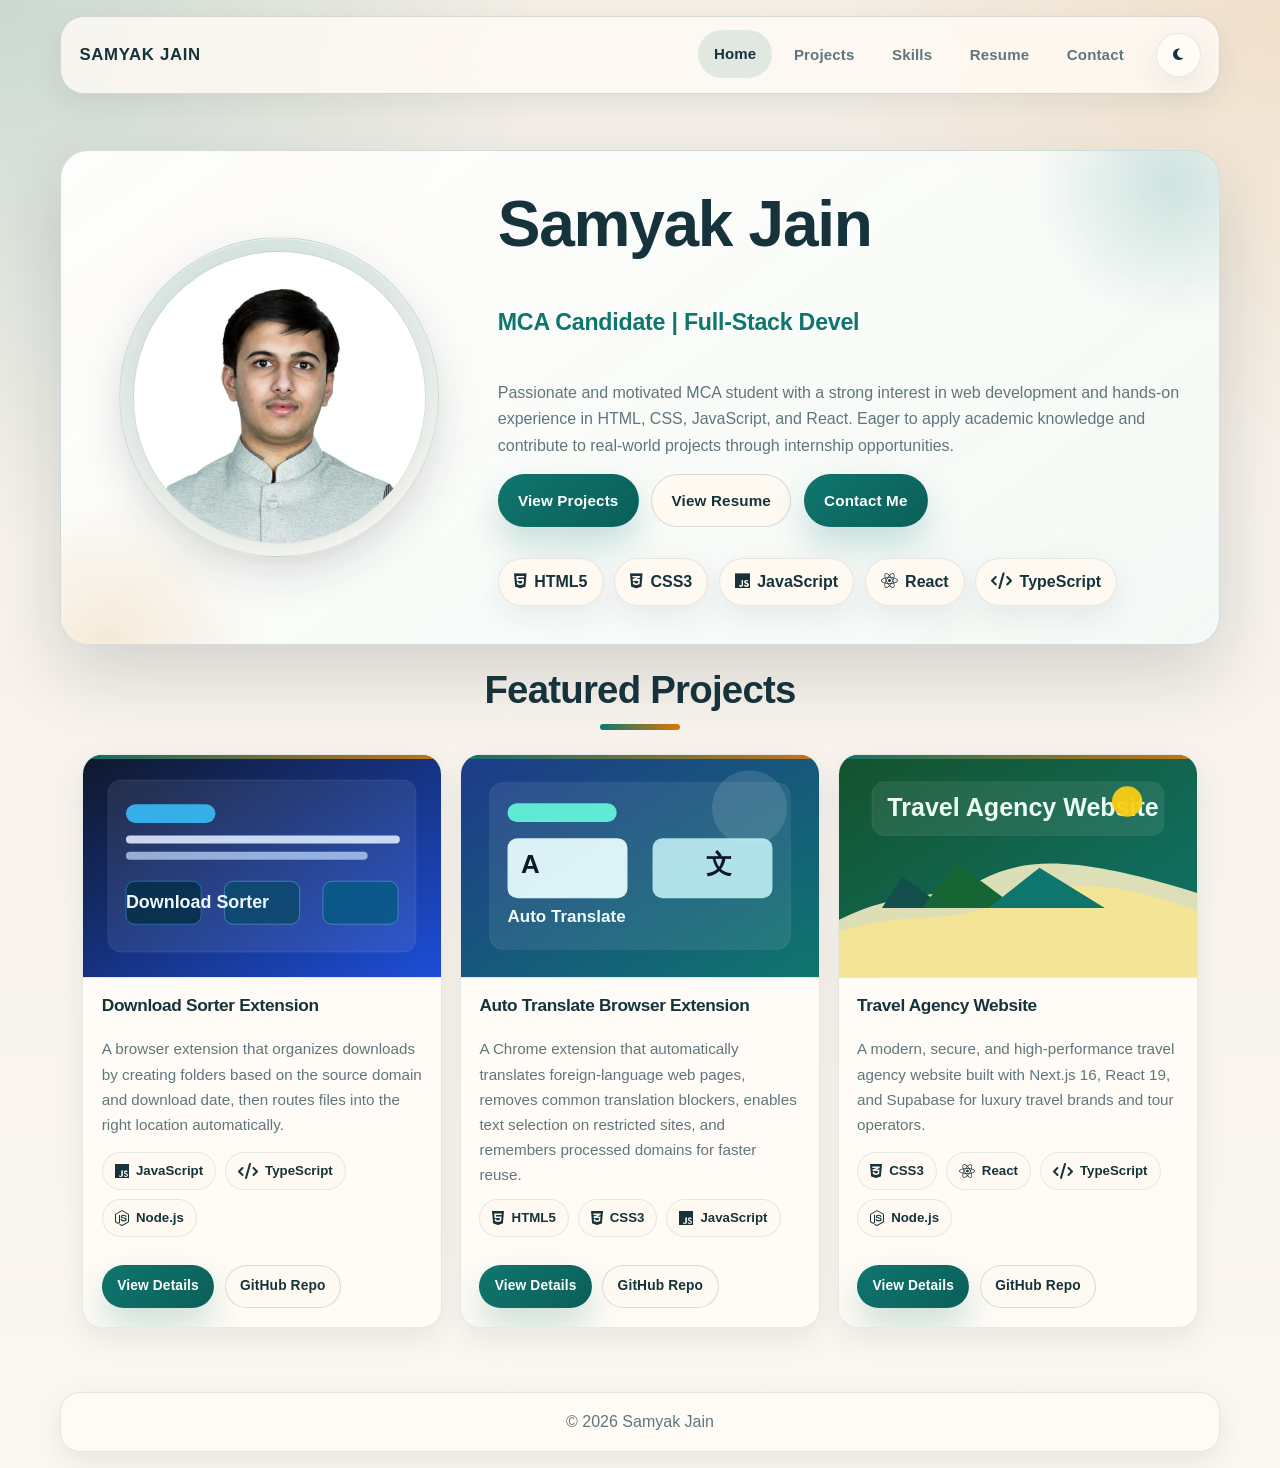
==== commit 30ac4908: "Fin" ====
--- a/index.html
+++ b/index.html
@@ -33,7 +33,7 @@
           </div>
         </div>
         <div class="hero-right">
-          <h1>Hello, I’m <span id="home-name">Samyak Jain</span>👋</h1>
+          <h1><span id="home-name">Samyak Jain</span></h1>
           <h2 id="home-title" class="typewriter" aria-live="polite"></h2>
           <p id="home-summary" class="muted"></p>
           <div class="cta-buttons">
--- a/style.css
+++ b/style.css
@@ -778,31 +778,73 @@
 
 #resume-page {
   display: grid;
-  gap: 1rem;
-  width: min(900px, 100%);
-  max-width: 900px;
+  gap: 1.1rem;
+  width: min(1120px, 100%);
+  max-width: 1120px;
   margin: 0 auto;
-  padding: clamp(1.2rem, 3vw, 2rem);
+  padding: clamp(1rem, 2vw, 1.5rem);
   border: 1px solid var(--border);
   border-radius: var(--radius-lg);
   background: var(--surface);
   box-shadow: var(--shadow-md);
 }
 
+.resume-hero {
+  padding: 1.15rem 1.25rem 1.2rem;
+}
+
+.resume-page-title {
+  margin-bottom: 0.25rem;
+  font-size: clamp(1.8rem, 3vw, 2.4rem);
+}
+
+.resume-lead {
+  margin-bottom: 0.65rem;
+  color: var(--accent);
+  font-weight: 700;
+}
+
+.resume-layout {
+  display: grid;
+  grid-template-columns: 1.15fr 0.95fr;
+  gap: 1rem;
+  align-items: start;
+}
+
+.resume-column {
+  display: grid;
+  gap: 1rem;
+}
+
+.resume-section-block {
+  display: grid;
+  gap: 0.7rem;
+}
+
+.resume-card-grid {
+  display: grid;
+  gap: 0.75rem;
+}
+
 .resume-section-title {
-  margin: 0.7rem 0 0;
-  padding-bottom: 0.75rem;
-  font-size: 1.35rem;
+  margin: 0;
+  padding-bottom: 0.45rem;
+  font-size: 1.12rem;
   color: var(--text);
   border-bottom: 1px solid var(--border);
 }
 
 .resume-card {
-  padding: 1.15rem 1.25rem 1.2rem;
+  padding: 0.95rem 1rem 1rem;
+}
+
+.resume-card.compact {
+  padding: 0.85rem 0.95rem 0.9rem;
 }
 
 .resume-card h4 {
-  font-size: 1.12rem;
+  margin-bottom: 0.25rem;
+  font-size: 1rem;
 }
 
 .resume-card .company,
@@ -812,12 +854,24 @@
 }
 
 .resume-card .dates {
-  margin-bottom: 0.55rem;
+  margin-bottom: 0.35rem;
+  font-size: 0.85rem;
+}
+
+.resume-card p {
   font-size: 0.92rem;
+  line-height: 1.55;
 }
 
 .resume-card p + p {
-  margin-top: 0.45rem;
+  margin-top: 0.3rem;
+}
+
+.resume-project-link {
+  display: inline-flex;
+  margin-top: 0.55rem;
+  font-size: 0.84rem;
+  font-weight: 700;
 }
 
 #skills-list {
@@ -1245,6 +1299,10 @@
     padding: 1rem;
   }
 
+  .resume-layout {
+    grid-template-columns: 1fr;
+  }
+
   .resume-card,
   .contact-card,
   .contact-info,
